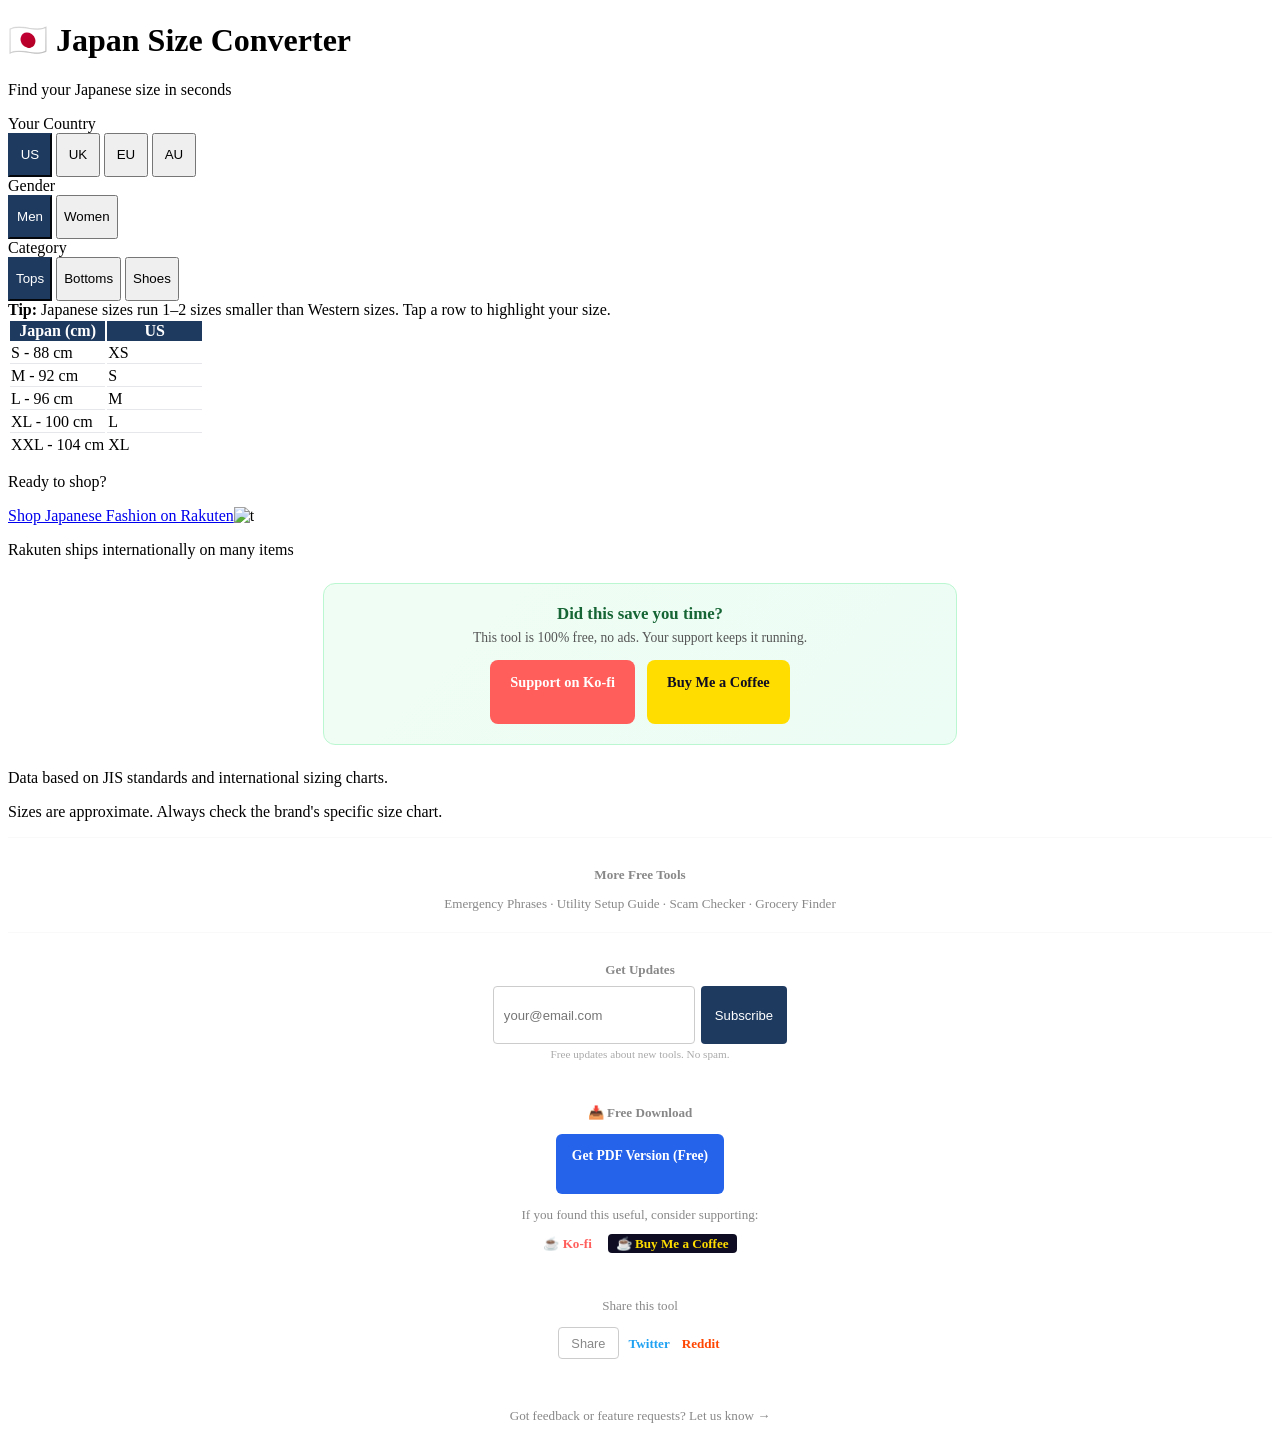
==== index.html @ 607bcc2d "Add Featurebase feedback link to footer" ====
<!DOCTYPE html>
<html lang="en">
<head>
<script type="text/javascript">
    (function(c,l,a,r,i,t,y){
        c[a]=c[a]||function(){(c[a].q=c[a].q||[]).push(arguments)};
        t=l.createElement(r);t.async=1;t.src="https://www.clarity.ms/tag/"+i;
        y=l.getElementsByTagName(r)[0];y.parentNode.insertBefore(t,y);
    })(window, document, "clarity", "script", "w4mr6qi83a");
</script>
  <meta charset="UTF-8">
  <meta name="viewport" content="width=device-width, initial-scale=1.0">
  <meta name="impact-site-verification" value="9536cab7-fa07-456d-bf6c-87155bd594f2">
  <link rel="sitemap" type="application/xml" href="/japan-size-converter/sitemap.xml">
  <title>Japan Size Converter — Clothing & Shoe Size Charts</title>
  <meta name="description" content="Convert Japanese clothing and shoe sizes to US, UK, EU, and AU instantly. Accurate size charts for men's and women's tops, bottoms, and shoes.">
  <meta name="keywords" content="Japan size converter, Japanese clothing size, Japanese shoe size, Japan to US size, Japan to UK size, Japan to EU size, Japan size chart, Japanese S M L, Japan dress size, Japan shoe size chart">
  <meta property="og:title" content="Japan Size Converter — Clothing & Shoe Size Charts">
  <meta property="og:description" content="Japanese S is not your S. Convert Japanese clothing and shoe sizes to US, UK, EU, AU instantly.">
  <meta property="og:type" content="website">
  <meta property="og:url" content="https://humancronadmin.github.io/japan-size-converter/">
  <meta property="og:image" content="https://humancronadmin.github.io/japan-size-converter/images/og-image.png">
  <meta name="twitter:card" content="summary_large_image">
  <meta name="twitter:image" content="https://humancronadmin.github.io/japan-size-converter/images/og-image.png">
  <meta name="twitter:title" content="Japan Size Converter — Clothing & Shoe Size Charts">
  <meta name="twitter:description" content="Japanese S is not your S. Convert Japanese clothing and shoe sizes to US, UK, EU, AU instantly.">
  <link rel="canonical" href="https://humancronadmin.github.io/japan-size-converter/">
  <link rel="icon" type="image/svg+xml" href="data:image/svg+xml,<svg xmlns='http://www.w3.org/2000/svg' viewBox='0 0 100 100'><text y='.9em' font-size='90'>📏</text></svg>">
  <link rel="manifest" href="manifest.json">
  <script type="application/ld+json">
  {"@context":"https://schema.org","@type":"WebApplication","name":"Japan Size Converter","url":"https://humancronadmin.github.io/japan-size-converter/","description":"Convert Japanese clothing and shoe sizes to US, UK, EU, and AU.","applicationCategory":"UtilitiesApplication","operatingSystem":"Any","offers":{"@type":"Offer","price":"0","priceCurrency":"USD"}}
  </script>
  <script src="https://cdn.tailwindcss.com"></script>
  <link rel="stylesheet" href="style.css">
<!-- Google Analytics 4 -->
<script async src="https://www.googletagmanager.com/gtag/js?id=G-H1N5PR9Y0H"></script>
<script>
  window.dataLayer = window.dataLayer || [];
  function gtag(){dataLayer.push(arguments);}
  gtag('js', new Date());
  gtag('config', 'G-H1N5PR9Y0H');
</script>
</head>
<body class="bg-gray-50 min-h-screen flex flex-col">

  <!-- Header -->
  <header class="bg-[#1e3a5f] text-white py-5 px-4 text-center shadow-md">
    <h1 class="text-xl sm:text-2xl font-bold tracking-tight">🇯🇵 Japan Size Converter</h1>
    <p class="text-sm sm:text-base text-blue-200 mt-1">Find your Japanese size in seconds</p>
  </header>

  <!-- Main Content -->
  <main class="flex-1 max-w-2xl w-full mx-auto px-4 py-6 space-y-6">

    <!-- Country Selection -->
    <section>
      <label class="block text-sm font-semibold text-gray-600 mb-2 uppercase tracking-wide">Your Country</label>
      <div class="flex flex-wrap gap-2 btn-group" id="country-buttons">
        <button class="btn-option active flex-1 min-w-[60px] px-4 py-3 rounded-lg border-2 border-[#1e3a5f] text-sm font-semibold text-center" data-value="US">US</button>
        <button class="btn-option flex-1 min-w-[60px] px-4 py-3 rounded-lg border-2 border-gray-300 text-gray-600 text-sm font-semibold text-center" data-value="UK">UK</button>
        <button class="btn-option flex-1 min-w-[60px] px-4 py-3 rounded-lg border-2 border-gray-300 text-gray-600 text-sm font-semibold text-center" data-value="EU">EU</button>
        <button class="btn-option flex-1 min-w-[60px] px-4 py-3 rounded-lg border-2 border-gray-300 text-gray-600 text-sm font-semibold text-center" data-value="AU">AU</button>
      </div>
    </section>

    <!-- Gender Selection -->
    <section>
      <label class="block text-sm font-semibold text-gray-600 mb-2 uppercase tracking-wide">Gender</label>
      <div class="flex gap-2 btn-group" id="gender-buttons">
        <button class="btn-option active flex-1 px-4 py-3 rounded-lg border-2 border-[#1e3a5f] text-sm font-semibold text-center" data-value="men">Men</button>
        <button class="btn-option flex-1 px-4 py-3 rounded-lg border-2 border-gray-300 text-gray-600 text-sm font-semibold text-center" data-value="women">Women</button>
      </div>
    </section>

    <!-- Category Selection -->
    <section>
      <label class="block text-sm font-semibold text-gray-600 mb-2 uppercase tracking-wide">Category</label>
      <div class="flex flex-wrap gap-2 btn-group" id="category-buttons">
        <button class="btn-option active flex-1 min-w-[80px] px-4 py-3 rounded-lg border-2 border-[#1e3a5f] text-sm font-semibold text-center" data-value="tops">Tops</button>
        <button class="btn-option flex-1 min-w-[80px] px-4 py-3 rounded-lg border-2 border-gray-300 text-gray-600 text-sm font-semibold text-center" data-value="bottoms">Bottoms</button>
        <button class="btn-option flex-1 min-w-[80px] px-4 py-3 rounded-lg border-2 border-gray-300 text-gray-600 text-sm font-semibold text-center" data-value="shoes">Shoes</button>
      </div>
    </section>

    <!-- Info Banner -->
    <div class="bg-blue-50 border border-blue-200 rounded-lg p-3 text-sm text-blue-800">
      <strong>Tip:</strong> Japanese sizes run 1–2 sizes smaller than Western sizes. Tap a row to highlight your size.
    </div>

    <!-- Size Table -->
    <section>
      <div class="overflow-x-auto rounded-lg shadow">
        <table class="size-table w-full text-sm" id="size-table">
          <thead>
            <tr id="table-header"></tr>
          </thead>
          <tbody id="table-body"></tbody>
        </table>
      </div>
    </section>

    <!-- Shop Links -->
    <section class="bg-white rounded-lg shadow p-4 text-center">
      <p class="text-sm font-semibold text-gray-600 mb-2">Ready to shop?</p>
      <a href="//af.moshimo.com/af/c/click?a_id=5455657&p_id=54&pc_id=54&pl_id=616" target="_blank" rel="nofollow noopener" class="inline-block px-5 py-3 bg-[#BF0000] text-white rounded-lg font-semibold text-sm hover:bg-red-800 min-h-[44px]">Shop Japanese Fashion on Rakuten</a><img width="1" height="1" src="//i.moshimo.com/af/i/impression?a_id=5455657&p_id=54&pc_id=54&pl_id=616" alt="t">
      <p class="text-xs text-gray-400 mt-2">Rakuten ships internationally on many items</p>
    </section>


  <section style="background:linear-gradient(135deg,#f0fdf4,#ecfdf5);border:1px solid #bbf7d0;border-radius:12px;padding:20px 16px;margin:24px auto;max-width:600px;text-align:center;">
    <p style="font-weight:700;font-size:1.05rem;color:#166534;margin:0 0 6px;">Did this save you time?</p>
    <p style="font-size:0.85rem;color:#555;margin:0 0 14px;">This tool is 100% free, no ads. Your support keeps it running.</p>
    <div style="display:flex;gap:12px;justify-content:center;flex-wrap:wrap;">
      <a href="https://ko-fi.com/japandevtools" target="_blank" rel="noopener" style="display:inline-block;padding:10px 20px;background:#FF5E5B;color:#fff;border-radius:8px;text-decoration:none;font-weight:600;font-size:0.9rem;min-height:44px;line-height:24px;">Support on Ko-fi</a>
      <a href="https://buymeacoffee.com/japandevtools" target="_blank" rel="noopener" style="display:inline-block;padding:10px 20px;background:#FFDD00;color:#0D0C22;border-radius:8px;text-decoration:none;font-weight:600;font-size:0.9rem;min-height:44px;line-height:24px;">Buy Me a Coffee</a>
    </div>
  </section>
  </main>

  <!-- Footer -->
  <footer class="bg-gray-100 border-t border-gray-200 py-4 px-4 text-center">
    <p class="text-xs text-gray-500">Data based on JIS standards and international sizing charts.</p>
    <p class="text-xs text-gray-400 mt-1">Sizes are approximate. Always check the brand's specific size chart.</p>
  <div style="text-align:center;padding:16px 12px 4px;font-size:0.82rem;color:#888;border-top:1px solid #e0e0e033;margin-top:12px;"><p style="margin-bottom:8px;font-weight:600;">More Free Tools</p><p style="margin-bottom:4px;"><a href="https://humancronadmin.github.io/japan-emergency-phrases/" style="color:#888;text-decoration:none;">Emergency Phrases</a> &middot; <a href="https://humancronadmin.github.io/japan-utility-setup/" style="color:#888;text-decoration:none;">Utility Setup Guide</a> &middot; <a href="https://humancronadmin.github.io/japan-scam-checker/" style="color:#888;text-decoration:none;">Scam Checker</a> &middot; <a href="https://humancronadmin.github.io/foreign-grocery-finder/" style="color:#888;text-decoration:none;">Grocery Finder</a></p></div><div style="text-align:center;padding:16px 12px 4px;font-size:0.82rem;color:#888;border-top:1px solid #e0e0e033;margin-top:12px;"><p style="margin-bottom:8px;font-weight:600;">Get Updates</p><form action="https://buttondown.com/api/emails/embed-subscribe/japandevtools" method="post" target="_blank" style="display:flex;gap:6px;justify-content:center;flex-wrap:wrap;max-width:360px;margin:0 auto;"><input type="email" name="email" placeholder="your@email.com" required style="padding:6px 10px;border:1px solid #ccc;border-radius:4px;font-size:0.82rem;min-width:180px;min-height:44px;"><button type="submit" style="padding:6px 14px;background:#1e3a5f;color:#fff;border:none;border-radius:4px;font-size:0.82rem;cursor:pointer;min-height:44px;">Subscribe</button></form><p style="margin-top:4px;font-size:0.7rem;color:#aaa;">Free updates about new tools. No spam.</p></div><div style="text-align:center;padding:16px 12px 8px;font-size:0.82rem;color:#888;"><p style="margin-bottom:8px;font-weight:600;">📥 Free Download</p><p style="margin-bottom:12px;"><a href="https://japantoolkit.lemonsqueezy.com/checkout/buy/bbbc7009-5a72-49e8-9e99-eae4bba159af" target="_blank" rel="noopener" style="display:inline-block;padding:8px 16px;background:#2563eb;color:#fff;border-radius:6px;text-decoration:none;font-weight:600;font-size:0.85rem;min-height:44px;line-height:28px;">Get PDF Version (Free)</a></p><p style="margin-bottom:6px;">If you found this useful, consider supporting:</p><p><a href="https://ko-fi.com/japandevtools" target="_blank" rel="noopener" style="color:#FF5E5B;text-decoration:none;font-weight:600;margin:0 8px;">&#9749; Ko-fi</a><a href="https://buymeacoffee.com/japandevtools" target="_blank" rel="noopener" style="color:#FFDD00;text-decoration:none;font-weight:600;margin:0 8px;background:#0D0C22;padding:2px 8px;border-radius:4px;">&#9749; Buy Me a Coffee</a></p></div>
<div style="text-align:center;padding:12px 12px 4px;font-size:0.82rem;color:#888;"><p style="margin-bottom:6px;">Share this tool</p><p><button onclick="if(navigator.share){navigator.share({title:document.title,text:'Convert Japanese clothing and shoe sizes instantly',url:'https://humancronadmin.github.io/japan-size-converter/'})}else{window.open('https://twitter.com/intent/tweet?url=https%3A//humancronadmin.github.io/japan-size-converter/\&text=Convert%20Japanese%20clothing%20and%20shoe%20sizes%20instantly','_blank')}" style="background:none;border:1px solid #ccc;border-radius:4px;padding:4px 12px;font-size:0.8rem;cursor:pointer;color:#888;margin:0 4px;min-height:32px;">Share</button><a href="https://twitter.com/intent/tweet?url=https%3A//humancronadmin.github.io/japan-size-converter/\&text=Convert%20Japanese%20clothing%20and%20shoe%20sizes%20instantly" target="_blank" rel="noopener" style="color:#1DA1F2;text-decoration:none;font-weight:600;margin:0 6px;font-size:0.82rem;">Twitter</a><a href="https://reddit.com/submit?url=https%3A//humancronadmin.github.io/japan-size-converter/\&title=Convert%20Japanese%20clothing%20and%20shoe%20sizes%20instantly" target="_blank" rel="noopener" style="color:#FF4500;text-decoration:none;font-weight:600;margin:0 6px;font-size:0.82rem;">Reddit</a></p></div>
<p style="text-align:center;margin-top:2rem;font-size:0.82rem;"><a href="https://japantool.featurebase.app" target="_blank" style="color:#888;text-decoration:none;">Got feedback or feature requests? Let us know &rarr;</a></p>
</footer>

  <script src="data.js"></script>
  <script>
    // State
    let state = {
      country: 'US',
      gender: 'men',
      category: 'tops'
    };

    // Column index mapping for each country
    // Headers order: Japan, US, UK, EU, AU
    const countryColumnIndex = { US: 1, UK: 2, EU: 3, AU: 4 };

    // Initialize button groups
    function initButtonGroup(containerId, stateKey) {
      const container = document.getElementById(containerId);
      container.addEventListener('click', (e) => {
        const btn = e.target.closest('.btn-option');
        if (!btn) return;

        // Update state
        state[stateKey] = btn.dataset.value;

        // Update button styles
        container.querySelectorAll('.btn-option').forEach(b => {
          b.classList.remove('active');
          b.classList.add('border-gray-300', 'text-gray-600');
          b.classList.remove('border-[#1e3a5f]');
        });
        btn.classList.add('active');
        btn.classList.remove('border-gray-300', 'text-gray-600');
        btn.classList.add('border-[#1e3a5f]');

        renderTable();

      });
    }

    // Render the size table
    function renderTable() {
      const data = SIZE_DATA[state.category]?.[state.gender];
      if (!data) return;

      const colIndex = countryColumnIndex[state.country];
      const headerRow = document.getElementById('table-header');
      const tbody = document.getElementById('table-body');

      // Build headers: Japan + selected country
      headerRow.innerHTML = '';
      const japanHeader = data.headers[0];
      const countryHeader = data.headers[colIndex];

      [japanHeader, countryHeader].forEach((text, i) => {
        const th = document.createElement('th');
        th.className = 'px-4 py-3 text-left text-sm font-semibold uppercase tracking-wide';
        if (i === 0) th.style.width = '50%';
        th.textContent = text;
        headerRow.appendChild(th);
      });

      gtag('event', 'size_converted', {conversion_type: state.category, country: state.country, gender: state.gender});
      // Build rows
      tbody.innerHTML = '';
      data.rows.forEach((row) => {
        const tr = document.createElement('tr');
        tr.className = 'size-row bg-white';

        const japanCell = document.createElement('td');
        japanCell.className = 'px-4 py-3 font-medium text-gray-900';
        japanCell.textContent = row[0];

        const countryCell = document.createElement('td');
        countryCell.className = 'px-4 py-3 text-gray-700';
        countryCell.textContent = row[colIndex];

        tr.appendChild(japanCell);
        tr.appendChild(countryCell);

        // Click to highlight
        tr.addEventListener('click', () => {
          tbody.querySelectorAll('.size-row').forEach(r => r.classList.remove('highlighted'));
          tr.classList.toggle('highlighted');
        });

        tbody.appendChild(tr);
      });
    }

    // Initialize
    initButtonGroup('country-buttons', 'country');
    initButtonGroup('gender-buttons', 'gender');
    initButtonGroup('category-buttons', 'category');
    renderTable();
    if('serviceWorker' in navigator) navigator.serviceWorker.register('sw.js');
  </script>
</body>
</html>
---- style.css ----
/* Japan Size Converter - Custom Styles */

/* Smooth transitions for all interactive elements */
.btn-option {
  transition: all 0.15s ease;
}

/* Active/selected button state */
.btn-option.active {
  background-color: #1e3a5f;
  color: #ffffff;
  border-color: #1e3a5f;
}

/* Table row highlight on click */
.size-row {
  cursor: pointer;
  transition: background-color 0.15s ease;
}

.size-row:hover {
  background-color: #e0e7ff;
}

.size-row.highlighted {
  background-color: #fbbf24;
  font-weight: 600;
}

/* Ensure tap targets are large enough */
.btn-option {
  min-height: 44px;
  min-width: 44px;
}

/* Table styling */
.size-table th {
  background-color: #1e3a5f;
  color: #ffffff;
}

.size-table td {
  border-bottom: 1px solid #e5e7eb;
}

.size-table tr:last-child td {
  border-bottom: none;
}

/* Responsive adjustments */
@media (max-width: 480px) {
  .btn-group {
    flex-direction: column;
  }

  .btn-group .btn-option {
    width: 100%;
    text-align: center;
  }

  .size-table {
    font-size: 0.85rem;
  }

  .size-table th,
  .size-table td {
    padding: 8px 6px;
  }

  h1 {
    font-size: 1.25rem;
  }
}
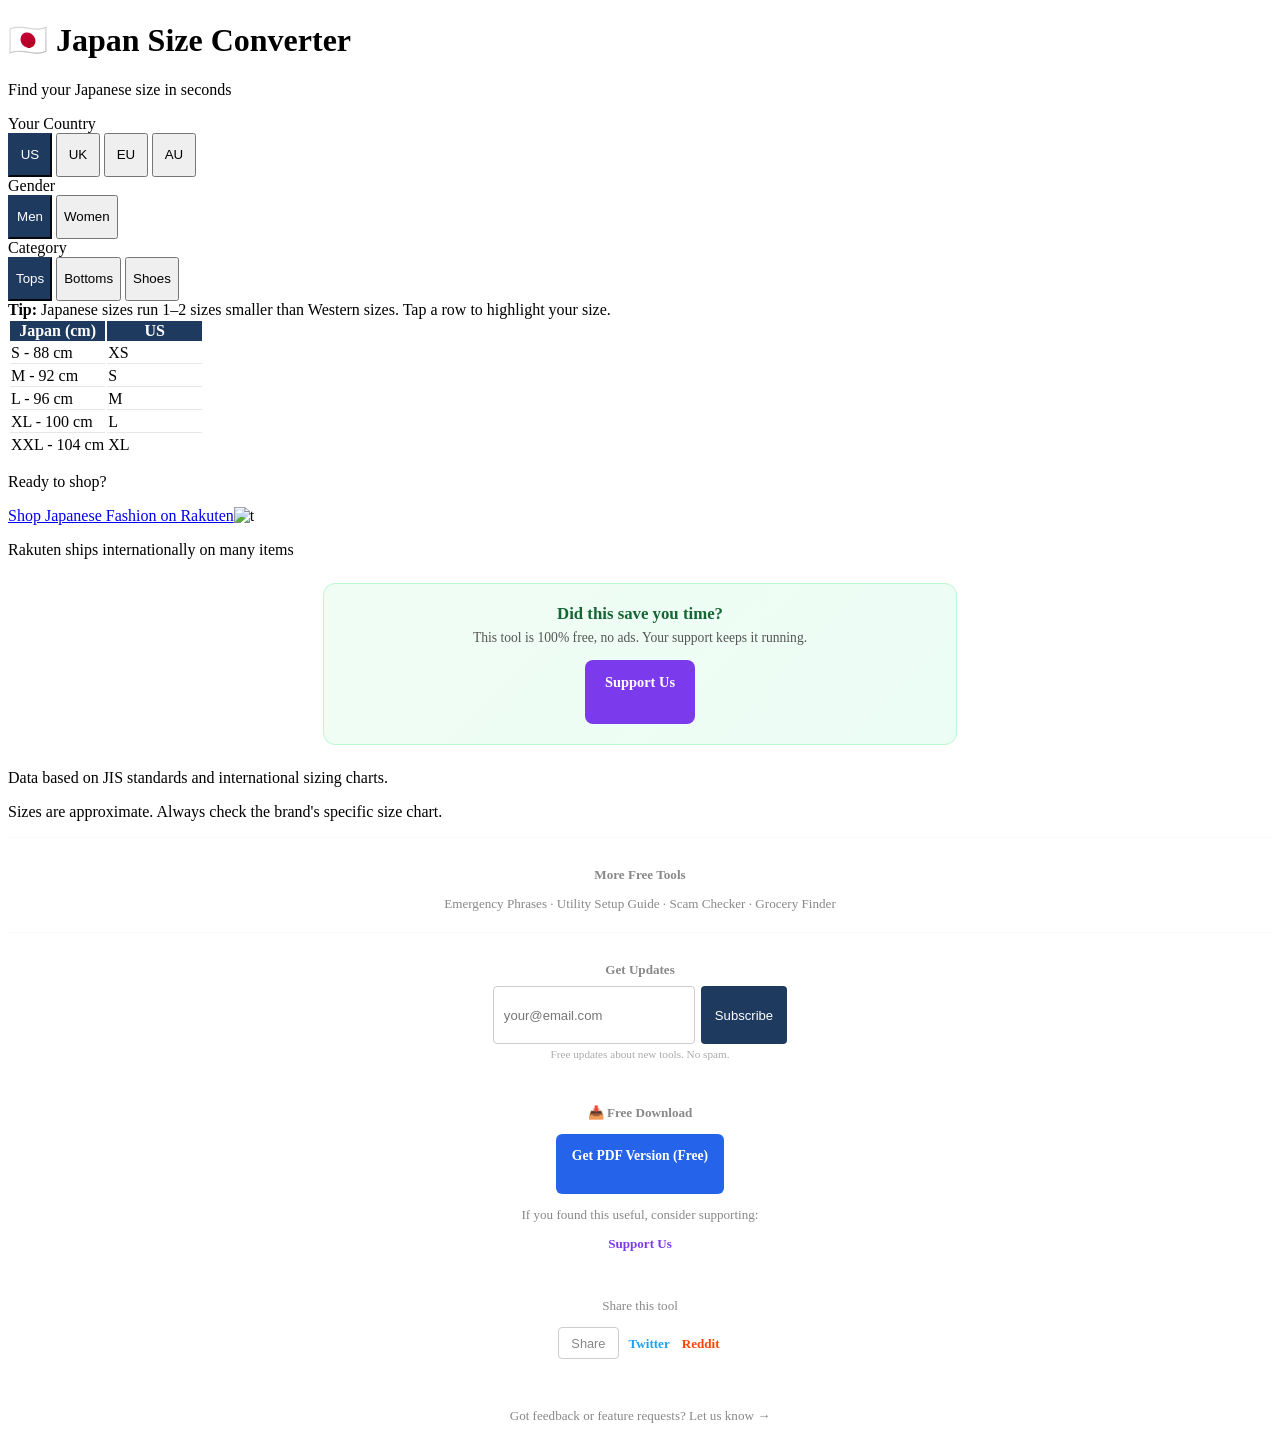
==== commit 98136e2d: "Replace Ko-fi/Buy Me a Coffee links with Lemon Squeezy Co-Authored-By: Claude Opus 4.6 (1M context) " ====
--- a/index.html
+++ b/index.html
@@ -1,225 +1,229 @@
-<!DOCTYPE html>
-<html lang="en">
-<head>
-<script type="text/javascript">
-    (function(c,l,a,r,i,t,y){
-        c[a]=c[a]||function(){(c[a].q=c[a].q||[]).push(arguments)};
-        t=l.createElement(r);t.async=1;t.src="https://www.clarity.ms/tag/"+i;
-        y=l.getElementsByTagName(r)[0];y.parentNode.insertBefore(t,y);
-    })(window, document, "clarity", "script", "w4mr6qi83a");
-</script>
-  <meta charset="UTF-8">
-  <meta name="viewport" content="width=device-width, initial-scale=1.0">
-  <meta name="impact-site-verification" value="9536cab7-fa07-456d-bf6c-87155bd594f2">
-  <link rel="sitemap" type="application/xml" href="/japan-size-converter/sitemap.xml">
-  <title>Japan Size Converter — Clothing & Shoe Size Charts</title>
-  <meta name="description" content="Convert Japanese clothing and shoe sizes to US, UK, EU, and AU instantly. Accurate size charts for men's and women's tops, bottoms, and shoes.">
-  <meta name="keywords" content="Japan size converter, Japanese clothing size, Japanese shoe size, Japan to US size, Japan to UK size, Japan to EU size, Japan size chart, Japanese S M L, Japan dress size, Japan shoe size chart">
-  <meta property="og:title" content="Japan Size Converter — Clothing & Shoe Size Charts">
-  <meta property="og:description" content="Japanese S is not your S. Convert Japanese clothing and shoe sizes to US, UK, EU, AU instantly.">
-  <meta property="og:type" content="website">
-  <meta property="og:url" content="https://humancronadmin.github.io/japan-size-converter/">
-  <meta property="og:image" content="https://humancronadmin.github.io/japan-size-converter/images/og-image.png">
-  <meta name="twitter:card" content="summary_large_image">
-  <meta name="twitter:image" content="https://humancronadmin.github.io/japan-size-converter/images/og-image.png">
-  <meta name="twitter:title" content="Japan Size Converter — Clothing & Shoe Size Charts">
-  <meta name="twitter:description" content="Japanese S is not your S. Convert Japanese clothing and shoe sizes to US, UK, EU, AU instantly.">
-  <link rel="canonical" href="https://humancronadmin.github.io/japan-size-converter/">
-  <link rel="icon" type="image/svg+xml" href="data:image/svg+xml,<svg xmlns='http://www.w3.org/2000/svg' viewBox='0 0 100 100'><text y='.9em' font-size='90'>📏</text></svg>">
-  <link rel="manifest" href="manifest.json">
-  <script type="application/ld+json">
-  {"@context":"https://schema.org","@type":"WebApplication","name":"Japan Size Converter","url":"https://humancronadmin.github.io/japan-size-converter/","description":"Convert Japanese clothing and shoe sizes to US, UK, EU, and AU.","applicationCategory":"UtilitiesApplication","operatingSystem":"Any","offers":{"@type":"Offer","price":"0","priceCurrency":"USD"}}
-  </script>
-  <script src="https://cdn.tailwindcss.com"></script>
-  <link rel="stylesheet" href="style.css">
-<!-- Google Analytics 4 -->
-<script async src="https://www.googletagmanager.com/gtag/js?id=G-H1N5PR9Y0H"></script>
-<script>
-  window.dataLayer = window.dataLayer || [];
-  function gtag(){dataLayer.push(arguments);}
-  gtag('js', new Date());
-  gtag('config', 'G-H1N5PR9Y0H');
-</script>
-</head>
-<body class="bg-gray-50 min-h-screen flex flex-col">
-
-  <!-- Header -->
-  <header class="bg-[#1e3a5f] text-white py-5 px-4 text-center shadow-md">
-    <h1 class="text-xl sm:text-2xl font-bold tracking-tight">🇯🇵 Japan Size Converter</h1>
-    <p class="text-sm sm:text-base text-blue-200 mt-1">Find your Japanese size in seconds</p>
-  </header>
-
-  <!-- Main Content -->
-  <main class="flex-1 max-w-2xl w-full mx-auto px-4 py-6 space-y-6">
-
-    <!-- Country Selection -->
-    <section>
-      <label class="block text-sm font-semibold text-gray-600 mb-2 uppercase tracking-wide">Your Country</label>
-      <div class="flex flex-wrap gap-2 btn-group" id="country-buttons">
-        <button class="btn-option active flex-1 min-w-[60px] px-4 py-3 rounded-lg border-2 border-[#1e3a5f] text-sm font-semibold text-center" data-value="US">US</button>
-        <button class="btn-option flex-1 min-w-[60px] px-4 py-3 rounded-lg border-2 border-gray-300 text-gray-600 text-sm font-semibold text-center" data-value="UK">UK</button>
-        <button class="btn-option flex-1 min-w-[60px] px-4 py-3 rounded-lg border-2 border-gray-300 text-gray-600 text-sm font-semibold text-center" data-value="EU">EU</button>
-        <button class="btn-option flex-1 min-w-[60px] px-4 py-3 rounded-lg border-2 border-gray-300 text-gray-600 text-sm font-semibold text-center" data-value="AU">AU</button>
-      </div>
-    </section>
-
-    <!-- Gender Selection -->
-    <section>
-      <label class="block text-sm font-semibold text-gray-600 mb-2 uppercase tracking-wide">Gender</label>
-      <div class="flex gap-2 btn-group" id="gender-buttons">
-        <button class="btn-option active flex-1 px-4 py-3 rounded-lg border-2 border-[#1e3a5f] text-sm font-semibold text-center" data-value="men">Men</button>
-        <button class="btn-option flex-1 px-4 py-3 rounded-lg border-2 border-gray-300 text-gray-600 text-sm font-semibold text-center" data-value="women">Women</button>
-      </div>
-    </section>
-
-    <!-- Category Selection -->
-    <section>
-      <label class="block text-sm font-semibold text-gray-600 mb-2 uppercase tracking-wide">Category</label>
-      <div class="flex flex-wrap gap-2 btn-group" id="category-buttons">
-        <button class="btn-option active flex-1 min-w-[80px] px-4 py-3 rounded-lg border-2 border-[#1e3a5f] text-sm font-semibold text-center" data-value="tops">Tops</button>
-        <button class="btn-option flex-1 min-w-[80px] px-4 py-3 rounded-lg border-2 border-gray-300 text-gray-600 text-sm font-semibold text-center" data-value="bottoms">Bottoms</button>
-        <button class="btn-option flex-1 min-w-[80px] px-4 py-3 rounded-lg border-2 border-gray-300 text-gray-600 text-sm font-semibold text-center" data-value="shoes">Shoes</button>
-      </div>
-    </section>
-
-    <!-- Info Banner -->
-    <div class="bg-blue-50 border border-blue-200 rounded-lg p-3 text-sm text-blue-800">
-      <strong>Tip:</strong> Japanese sizes run 1–2 sizes smaller than Western sizes. Tap a row to highlight your size.
-    </div>
-
-    <!-- Size Table -->
-    <section>
-      <div class="overflow-x-auto rounded-lg shadow">
-        <table class="size-table w-full text-sm" id="size-table">
-          <thead>
-            <tr id="table-header"></tr>
-          </thead>
-          <tbody id="table-body"></tbody>
-        </table>
-      </div>
-    </section>
-
-    <!-- Shop Links -->
-    <section class="bg-white rounded-lg shadow p-4 text-center">
-      <p class="text-sm font-semibold text-gray-600 mb-2">Ready to shop?</p>
-      <a href="//af.moshimo.com/af/c/click?a_id=5455657&p_id=54&pc_id=54&pl_id=616" target="_blank" rel="nofollow noopener" class="inline-block px-5 py-3 bg-[#BF0000] text-white rounded-lg font-semibold text-sm hover:bg-red-800 min-h-[44px]">Shop Japanese Fashion on Rakuten</a><img width="1" height="1" src="//i.moshimo.com/af/i/impression?a_id=5455657&p_id=54&pc_id=54&pl_id=616" alt="t">
-      <p class="text-xs text-gray-400 mt-2">Rakuten ships internationally on many items</p>
-    </section>
-
-
-  <section style="background:linear-gradient(135deg,#f0fdf4,#ecfdf5);border:1px solid #bbf7d0;border-radius:12px;padding:20px 16px;margin:24px auto;max-width:600px;text-align:center;">
-    <p style="font-weight:700;font-size:1.05rem;color:#166534;margin:0 0 6px;">Did this save you time?</p>
-    <p style="font-size:0.85rem;color:#555;margin:0 0 14px;">This tool is 100% free, no ads. Your support keeps it running.</p>
-    <div style="display:flex;gap:12px;justify-content:center;flex-wrap:wrap;">
-      <a href="https://ko-fi.com/japandevtools" target="_blank" rel="noopener" style="display:inline-block;padding:10px 20px;background:#FF5E5B;color:#fff;border-radius:8px;text-decoration:none;font-weight:600;font-size:0.9rem;min-height:44px;line-height:24px;">Support on Ko-fi</a>
-      <a href="https://buymeacoffee.com/japandevtools" target="_blank" rel="noopener" style="display:inline-block;padding:10px 20px;background:#FFDD00;color:#0D0C22;border-radius:8px;text-decoration:none;font-weight:600;font-size:0.9rem;min-height:44px;line-height:24px;">Buy Me a Coffee</a>
-    </div>
-  </section>
-  </main>
-
-  <!-- Footer -->
-  <footer class="bg-gray-100 border-t border-gray-200 py-4 px-4 text-center">
-    <p class="text-xs text-gray-500">Data based on JIS standards and international sizing charts.</p>
-    <p class="text-xs text-gray-400 mt-1">Sizes are approximate. Always check the brand's specific size chart.</p>
-  <div style="text-align:center;padding:16px 12px 4px;font-size:0.82rem;color:#888;border-top:1px solid #e0e0e033;margin-top:12px;"><p style="margin-bottom:8px;font-weight:600;">More Free Tools</p><p style="margin-bottom:4px;"><a href="https://humancronadmin.github.io/japan-emergency-phrases/" style="color:#888;text-decoration:none;">Emergency Phrases</a> &middot; <a href="https://humancronadmin.github.io/japan-utility-setup/" style="color:#888;text-decoration:none;">Utility Setup Guide</a> &middot; <a href="https://humancronadmin.github.io/japan-scam-checker/" style="color:#888;text-decoration:none;">Scam Checker</a> &middot; <a href="https://humancronadmin.github.io/foreign-grocery-finder/" style="color:#888;text-decoration:none;">Grocery Finder</a></p></div><div style="text-align:center;padding:16px 12px 4px;font-size:0.82rem;color:#888;border-top:1px solid #e0e0e033;margin-top:12px;"><p style="margin-bottom:8px;font-weight:600;">Get Updates</p><form action="https://buttondown.com/api/emails/embed-subscribe/japandevtools" method="post" target="_blank" style="display:flex;gap:6px;justify-content:center;flex-wrap:wrap;max-width:360px;margin:0 auto;"><input type="email" name="email" placeholder="your@email.com" required style="padding:6px 10px;border:1px solid #ccc;border-radius:4px;font-size:0.82rem;min-width:180px;min-height:44px;"><button type="submit" style="padding:6px 14px;background:#1e3a5f;color:#fff;border:none;border-radius:4px;font-size:0.82rem;cursor:pointer;min-height:44px;">Subscribe</button></form><p style="margin-top:4px;font-size:0.7rem;color:#aaa;">Free updates about new tools. No spam.</p></div><div style="text-align:center;padding:16px 12px 8px;font-size:0.82rem;color:#888;"><p style="margin-bottom:8px;font-weight:600;">📥 Free Download</p><p style="margin-bottom:12px;"><a href="https://japantoolkit.lemonsqueezy.com/checkout/buy/bbbc7009-5a72-49e8-9e99-eae4bba159af" target="_blank" rel="noopener" style="display:inline-block;padding:8px 16px;background:#2563eb;color:#fff;border-radius:6px;text-decoration:none;font-weight:600;font-size:0.85rem;min-height:44px;line-height:28px;">Get PDF Version (Free)</a></p><p style="margin-bottom:6px;">If you found this useful, consider supporting:</p><p><a href="https://ko-fi.com/japandevtools" target="_blank" rel="noopener" style="color:#FF5E5B;text-decoration:none;font-weight:600;margin:0 8px;">&#9749; Ko-fi</a><a href="https://buymeacoffee.com/japandevtools" target="_blank" rel="noopener" style="color:#FFDD00;text-decoration:none;font-weight:600;margin:0 8px;background:#0D0C22;padding:2px 8px;border-radius:4px;">&#9749; Buy Me a Coffee</a></p></div>
-<div style="text-align:center;padding:12px 12px 4px;font-size:0.82rem;color:#888;"><p style="margin-bottom:6px;">Share this tool</p><p><button onclick="if(navigator.share){navigator.share({title:document.title,text:'Convert Japanese clothing and shoe sizes instantly',url:'https://humancronadmin.github.io/japan-size-converter/'})}else{window.open('https://twitter.com/intent/tweet?url=https%3A//humancronadmin.github.io/japan-size-converter/\&text=Convert%20Japanese%20clothing%20and%20shoe%20sizes%20instantly','_blank')}" style="background:none;border:1px solid #ccc;border-radius:4px;padding:4px 12px;font-size:0.8rem;cursor:pointer;color:#888;margin:0 4px;min-height:32px;">Share</button><a href="https://twitter.com/intent/tweet?url=https%3A//humancronadmin.github.io/japan-size-converter/\&text=Convert%20Japanese%20clothing%20and%20shoe%20sizes%20instantly" target="_blank" rel="noopener" style="color:#1DA1F2;text-decoration:none;font-weight:600;margin:0 6px;font-size:0.82rem;">Twitter</a><a href="https://reddit.com/submit?url=https%3A//humancronadmin.github.io/japan-size-converter/\&title=Convert%20Japanese%20clothing%20and%20shoe%20sizes%20instantly" target="_blank" rel="noopener" style="color:#FF4500;text-decoration:none;font-weight:600;margin:0 6px;font-size:0.82rem;">Reddit</a></p></div>
-<p style="text-align:center;margin-top:2rem;font-size:0.82rem;"><a href="https://japantool.featurebase.app" target="_blank" style="color:#888;text-decoration:none;">Got feedback or feature requests? Let us know &rarr;</a></p>
-</footer>
-
-  <script src="data.js"></script>
-  <script>
-    // State
-    let state = {
-      country: 'US',
-      gender: 'men',
-      category: 'tops'
-    };
-
-    // Column index mapping for each country
-    // Headers order: Japan, US, UK, EU, AU
-    const countryColumnIndex = { US: 1, UK: 2, EU: 3, AU: 4 };
-
-    // Initialize button groups
-    function initButtonGroup(containerId, stateKey) {
-      const container = document.getElementById(containerId);
-      container.addEventListener('click', (e) => {
-        const btn = e.target.closest('.btn-option');
-        if (!btn) return;
-
-        // Update state
-        state[stateKey] = btn.dataset.value;
-
-        // Update button styles
-        container.querySelectorAll('.btn-option').forEach(b => {
-          b.classList.remove('active');
-          b.classList.add('border-gray-300', 'text-gray-600');
-          b.classList.remove('border-[#1e3a5f]');
-        });
-        btn.classList.add('active');
-        btn.classList.remove('border-gray-300', 'text-gray-600');
-        btn.classList.add('border-[#1e3a5f]');
-
-        renderTable();
-
-      });
-    }
-
-    // Render the size table
-    function renderTable() {
-      const data = SIZE_DATA[state.category]?.[state.gender];
-      if (!data) return;
-
-      const colIndex = countryColumnIndex[state.country];
-      const headerRow = document.getElementById('table-header');
-      const tbody = document.getElementById('table-body');
-
-      // Build headers: Japan + selected country
-      headerRow.innerHTML = '';
-      const japanHeader = data.headers[0];
-      const countryHeader = data.headers[colIndex];
-
-      [japanHeader, countryHeader].forEach((text, i) => {
-        const th = document.createElement('th');
-        th.className = 'px-4 py-3 text-left text-sm font-semibold uppercase tracking-wide';
-        if (i === 0) th.style.width = '50%';
-        th.textContent = text;
-        headerRow.appendChild(th);
-      });
-
-      gtag('event', 'size_converted', {conversion_type: state.category, country: state.country, gender: state.gender});
-      // Build rows
-      tbody.innerHTML = '';
-      data.rows.forEach((row) => {
-        const tr = document.createElement('tr');
-        tr.className = 'size-row bg-white';
-
-        const japanCell = document.createElement('td');
-        japanCell.className = 'px-4 py-3 font-medium text-gray-900';
-        japanCell.textContent = row[0];
-
-        const countryCell = document.createElement('td');
-        countryCell.className = 'px-4 py-3 text-gray-700';
-        countryCell.textContent = row[colIndex];
-
-        tr.appendChild(japanCell);
-        tr.appendChild(countryCell);
-
-        // Click to highlight
-        tr.addEventListener('click', () => {
-          tbody.querySelectorAll('.size-row').forEach(r => r.classList.remove('highlighted'));
-          tr.classList.toggle('highlighted');
-        });
-
-        tbody.appendChild(tr);
-      });
-    }
-
-    // Initialize
-    initButtonGroup('country-buttons', 'country');
-    initButtonGroup('gender-buttons', 'gender');
-    initButtonGroup('category-buttons', 'category');
-    renderTable();
-    if('serviceWorker' in navigator) navigator.serviceWorker.register('sw.js');
-  </script>
-</body>
-</html>
+<!DOCTYPE html>
+<html lang="en">
+<head>
+<script type="text/javascript">
+    (function(c,l,a,r,i,t,y){
+        c[a]=c[a]||function(){(c[a].q=c[a].q||[]).push(arguments)};
+        t=l.createElement(r);t.async=1;t.src="https://www.clarity.ms/tag/"+i;
+        y=l.getElementsByTagName(r)[0];y.parentNode.insertBefore(t,y);
+    })(window, document, "clarity", "script", "w4mr6qi83a");
+</script>
+  <meta charset="UTF-8">
+  <meta name="viewport" content="width=device-width, initial-scale=1.0">
+  <meta name="impact-site-verification" value="9536cab7-fa07-456d-bf6c-87155bd594f2">
+  <link rel="sitemap" type="application/xml" href="/japan-size-converter/sitemap.xml">
+  <title>Japan Size Converter — Clothing & Shoe Size Charts</title>
+  <meta name="description" content="Convert Japanese clothing and shoe sizes to US, UK, EU, and AU instantly. Accurate size charts for men's and women's tops, bottoms, and shoes.">
+  <meta name="keywords" content="Japan size converter, Japanese clothing size, Japanese shoe size, Japan to US size, Japan to UK size, Japan to EU size, Japan size chart, Japanese S M L, Japan dress size, Japan shoe size chart">
+  <meta property="og:title" content="Japan Size Converter — Clothing & Shoe Size Charts">
+  <meta property="og:description" content="Japanese S is not your S. Convert Japanese clothing and shoe sizes to US, UK, EU, AU instantly.">
+  <meta property="og:type" content="website">
+  <meta property="og:url" content="https://humancronadmin.github.io/japan-size-converter/">
+  <meta property="og:image" content="https://humancronadmin.github.io/japan-size-converter/images/og-image.png">
+  <meta name="twitter:card" content="summary_large_image">
+  <meta name="twitter:image" content="https://humancronadmin.github.io/japan-size-converter/images/og-image.png">
+  <meta name="twitter:title" content="Japan Size Converter — Clothing & Shoe Size Charts">
+  <meta name="twitter:description" content="Japanese S is not your S. Convert Japanese clothing and shoe sizes to US, UK, EU, AU instantly.">
+  <link rel="canonical" href="https://humancronadmin.github.io/japan-size-converter/">
+  <link rel="icon" type="image/svg+xml" href="data:image/svg+xml,<svg xmlns='http://www.w3.org/2000/svg' viewBox='0 0 100 100'><text y='.9em' font-size='90'>📏</text></svg>">
+  <link rel="manifest" href="manifest.json">
+  <script type="application/ld+json">
+  {"@context":"https://schema.org","@type":"WebApplication","name":"Japan Size Converter","url":"https://humancronadmin.github.io/japan-size-converter/","description":"Convert Japanese clothing and shoe sizes to US, UK, EU, and AU.","applicationCategory":"UtilitiesApplication","operatingSystem":"Any","offers":{"@type":"Offer","price":"0","priceCurrency":"USD"}}
+  </script>
+  <script src="https://cdn.tailwindcss.com"></script>
+  <link rel="stylesheet" href="style.css">
+<!-- Google Analytics 4 -->
+<script async src="https://www.googletagmanager.com/gtag/js?id=G-H1N5PR9Y0H"></script>
+<script>
+  window.dataLayer = window.dataLayer || [];
+  function gtag(){dataLayer.push(arguments);}
+  gtag('js', new Date());
+  gtag('config', 'G-H1N5PR9Y0H');
+</script>
+</head>
+<body class="bg-gray-50 min-h-screen flex flex-col">
+
+  <!-- Header -->
+  <header class="bg-[#1e3a5f] text-white py-5 px-4 text-center shadow-md">
+    <h1 class="text-xl sm:text-2xl font-bold tracking-tight">🇯🇵 Japan Size Converter</h1>
+    <p class="text-sm sm:text-base text-blue-200 mt-1">Find your Japanese size in seconds</p>
+  </header>
+
+  <!-- Main Content -->
+  <main class="flex-1 max-w-2xl w-full mx-auto px-4 py-6 space-y-6">
+
+    <!-- Country Selection -->
+    <section>
+      <label class="block text-sm font-semibold text-gray-600 mb-2 uppercase tracking-wide">Your Country</label>
+      <div class="flex flex-wrap gap-2 btn-group" id="country-buttons">
+        <button class="btn-option active flex-1 min-w-[60px] px-4 py-3 rounded-lg border-2 border-[#1e3a5f] text-sm font-semibold text-center" data-value="US">US</button>
+        <button class="btn-option flex-1 min-w-[60px] px-4 py-3 rounded-lg border-2 border-gray-300 text-gray-600 text-sm font-semibold text-center" data-value="UK">UK</button>
+        <button class="btn-option flex-1 min-w-[60px] px-4 py-3 rounded-lg border-2 border-gray-300 text-gray-600 text-sm font-semibold text-center" data-value="EU">EU</button>
+        <button class="btn-option flex-1 min-w-[60px] px-4 py-3 rounded-lg border-2 border-gray-300 text-gray-600 text-sm font-semibold text-center" data-value="AU">AU</button>
+      </div>
+    </section>
+
+    <!-- Gender Selection -->
+    <section>
+      <label class="block text-sm font-semibold text-gray-600 mb-2 uppercase tracking-wide">Gender</label>
+      <div class="flex gap-2 btn-group" id="gender-buttons">
+        <button class="btn-option active flex-1 px-4 py-3 rounded-lg border-2 border-[#1e3a5f] text-sm font-semibold text-center" data-value="men">Men</button>
+        <button class="btn-option flex-1 px-4 py-3 rounded-lg border-2 border-gray-300 text-gray-600 text-sm font-semibold text-center" data-value="women">Women</button>
+      </div>
+    </section>
+
+    <!-- Category Selection -->
+    <section>
+      <label class="block text-sm font-semibold text-gray-600 mb-2 uppercase tracking-wide">Category</label>
+      <div class="flex flex-wrap gap-2 btn-group" id="category-buttons">
+        <button class="btn-option active flex-1 min-w-[80px] px-4 py-3 rounded-lg border-2 border-[#1e3a5f] text-sm font-semibold text-center" data-value="tops">Tops</button>
+        <button class="btn-option flex-1 min-w-[80px] px-4 py-3 rounded-lg border-2 border-gray-300 text-gray-600 text-sm font-semibold text-center" data-value="bottoms">Bottoms</button>
+        <button class="btn-option flex-1 min-w-[80px] px-4 py-3 rounded-lg border-2 border-gray-300 text-gray-600 text-sm font-semibold text-center" data-value="shoes">Shoes</button>
+      </div>
+    </section>
+
+    <!-- Info Banner -->
+    <div class="bg-blue-50 border border-blue-200 rounded-lg p-3 text-sm text-blue-800">
+      <strong>Tip:</strong> Japanese sizes run 1–2 sizes smaller than Western sizes. Tap a row to highlight your size.
+    </div>
+
+    <!-- Size Table -->
+    <section>
+      <div class="overflow-x-auto rounded-lg shadow">
+        <table class="size-table w-full text-sm" id="size-table">
+          <thead>
+            <tr id="table-header"></tr>
+          </thead>
+          <tbody id="table-body"></tbody>
+        </table>
+      </div>
+    </section>
+
+    <!-- Shop Links -->
+    <section class="bg-white rounded-lg shadow p-4 text-center">
+      <p class="text-sm font-semibold text-gray-600 mb-2">Ready to shop?</p>
+      <a href="//af.moshimo.com/af/c/click?a_id=5455657&p_id=54&pc_id=54&pl_id=616" target="_blank" rel="nofollow noopener" class="inline-block px-5 py-3 bg-[#BF0000] text-white rounded-lg font-semibold text-sm hover:bg-red-800 min-h-[44px]">Shop Japanese Fashion on Rakuten</a><img width="1" height="1" src="//i.moshimo.com/af/i/impression?a_id=5455657&p_id=54&pc_id=54&pl_id=616" alt="t">
+      <p class="text-xs text-gray-400 mt-2">Rakuten ships internationally on many items</p>
+    </section>
+
+  <section style="background:linear-gradient(135deg,#f0fdf4,#ecfdf5);border:1px solid #bbf7d0;border-radius:12px;padding:20px 16px;margin:24px auto;max-width:600px;text-align:center;">
+    <p style="font-weight:700;font-size:1.05rem;color:#166534;margin:0 0 6px;">Did this save you time?</p>
+    <p style="font-size:0.85rem;color:#555;margin:0 0 14px;">This tool is 100% free, no ads. Your support keeps it running.</p>
+    <div style="display:flex;gap:12px;justify-content:center;flex-wrap:wrap;">
+      <a href="https://japantoolkit.lemonsqueezy.com/" target="_blank" rel="noopener" style="display:inline-block;padding:10px 20px;background:#7c3aed;color:#fff;border-radius:8px;text-decoration:none;font-weight:600;font-size:0.9rem;min-height:44px;line-height:24px;">Support Us</a>
+    </div>
+  </section>
+  </main>
+
+  <!-- Footer -->
+  <footer class="bg-gray-100 border-t border-gray-200 py-4 px-4 text-center">
+    <p class="text-xs text-gray-500">Data based on JIS standards and international sizing charts.</p>
+    <p class="text-xs text-gray-400 mt-1">Sizes are approximate. Always check the brand's specific size chart.</p>
+  <div style="text-align:center;padding:16px 12px 4px;font-size:0.82rem;color:#888;border-top:1px solid #e0e0e033;margin-top:12px;"><p style="margin-bottom:8px;font-weight:600;">More Free Tools</p><p style="margin-bottom:4px;"><a href="https://humancronadmin.github.io/japan-emergency-phrases/" style="color:#888;text-decoration:none;">Emergency Phrases</a> &middot; <a href="https://humancronadmin.github.io/japan-utility-setup/" style="color:#888;text-decoration:none;">Utility Setup Guide</a> &middot; <a href="https://humancronadmin.github.io/japan-scam-checker/" style="color:#888;text-decoration:none;">Scam Checker</a> &middot; <a href="https://humancronadmin.github.io/foreign-grocery-finder/" style="color:#888;text-decoration:none;">Grocery Finder</a></p></div><div style="text-align:center;padding:16px 12px 4px;font-size:0.82rem;color:#888;border-top:1px solid #e0e0e033;margin-top:12px;"><p style="margin-bottom:8px;font-weight:600;">Get Updates</p><form action="https://buttondown.com/api/emails/embed-subscribe/japandevtools" method="post" target="_blank" style="display:flex;gap:6px;justify-content:center;flex-wrap:wrap;max-width:360px;margin:0 auto;"><input type="email" name="email" placeholder="your@email.com" required style="padding:6px 10px;border:1px solid #ccc;border-radius:4px;font-size:0.82rem;min-width:180px;min-height:44px;"><button type="submit" style="padding:6px 14px;background:#1e3a5f;color:#fff;border:none;border-radius:4px;font-size:0.82rem;cursor:pointer;min-height:44px;">Subscribe</button></form><p style="margin-top:4px;font-size:0.7rem;color:#aaa;">Free updates about new tools. No spam.</p></div><div style="text-align:center;padding:16px 12px 8px;font-size:0.82rem;color:#888;"><p style="margin-bottom:8px;font-weight:600;">📥 Free Download</p><p style="margin-bottom:12px;"><a href="https://japantoolkit.lemonsqueezy.com/checkout/buy/bbbc7009-5a72-49e8-9e99-eae4bba159af" target="_blank" rel="noopener" style="display:inline-block;padding:8px 16px;background:#2563eb;color:#fff;border-radius:6px;text-decoration:none;font-weight:600;font-size:0.85rem;min-height:44px;line-height:28px;">Get PDF Version (Free)</a></p><p style="margin-bottom:6px;">If you found this useful, consider supporting:</p><p><a href="https://japantoolkit.lemonsqueezy.com/" target="_blank" rel="noopener" style="color:#7c3aed;text-decoration:none;font-weight:600;margin:0 8px;">Support Us</a></p></div>
+<div style="text-align:center;padding:12px 12px 4px;font-size:0.82rem;color:#888;"><p style="margin-bottom:6px;">Share this tool</p><p><button onclick="if(navigator.share){navigator.share({title:document.title,text:'Convert Japanese clothing and shoe sizes instantly',url:'https://humancronadmin.github.io/japan-size-converter/'})}else{window.open('https://twitter.com/intent/tweet?url=https%3A//humancronadmin.github.io/japan-size-converter/\&text=Convert%20Japanese%20clothing%20and%20shoe%20sizes%20instantly','_blank')}" style="background:none;border:1px solid #ccc;border-radius:4px;padding:4px 12px;font-size:0.8rem;cursor:pointer;color:#888;margin:0 4px;min-height:32px;">Share</button><a href="https://twitter.com/intent/tweet?url=https%3A//humancronadmin.github.io/japan-size-converter/\&text=Convert%20Japanese%20clothing%20and%20shoe%20sizes%20instantly" target="_blank" rel="noopener" style="color:#1DA1F2;text-decoration:none;font-weight:600;margin:0 6px;font-size:0.82rem;">Twitter</a><a href="https://reddit.com/submit?url=https%3A//humancronadmin.github.io/japan-size-converter/\&title=Convert%20Japanese%20clothing%20and%20shoe%20sizes%20instantly" target="_blank" rel="noopener" style="color:#FF4500;text-decoration:none;font-weight:600;margin:0 6px;font-size:0.82rem;">Reddit</a></p></div>
+<p style="text-align:center;margin-top:2rem;font-size:0.82rem;"><a href="https://japantool.featurebase.app" target="_blank" style="color:#888;text-decoration:none;">Got feedback or feature requests? Let us know &rarr;</a></p>
+</footer>
+
+  <script src="data.js"></script>
+  <script>
+    // State
+    let state = {
+      country: 'US',
+      gender: 'men',
+      category: 'tops'
+    };
+
+    // Column index mapping for each country
+    // Headers order: Japan, US, UK, EU, AU
+    const countryColumnIndex = { US: 1, UK: 2, EU: 3, AU: 4 };
+
+    // Initialize button groups
+    function initButtonGroup(containerId, stateKey) {
+      const container = document.getElementById(containerId);
+      container.addEventListener('click', (e) => {
+        const btn = e.target.closest('.btn-option');
+        if (!btn) return;
+
+        // Update state
+        state[stateKey] = btn.dataset.value;
+
+        // Update button styles
+        container.querySelectorAll('.btn-option').forEach(b => {
+          b.classList.remove('active');
+          b.classList.add('border-gray-300', 'text-gray-600');
+          b.classList.remove('border-[#1e3a5f]');
+        });
+        btn.classList.add('active');
+        btn.classList.remove('border-gray-300', 'text-gray-600');
+        btn.classList.add('border-[#1e3a5f]');
+
+        renderTable();
+
+      });
+    }
+
+    // Render the size table
+    function renderTable() {
+      const data = SIZE_DATA[state.category]?.[state.gender];
+      if (!data) return;
+
+      const colIndex = countryColumnIndex[state.country];
+      const headerRow = document.getElementById('table-header');
+      const tbody = document.getElementById('table-body');
+
+      // Build headers: Japan + selected country
+      headerRow.innerHTML = '';
+      const japanHeader = data.headers[0];
+      const countryHeader = data.headers[colIndex];
+
+      [japanHeader, countryHeader].forEach((text, i) => {
+        const th = document.createElement('th');
+        th.className = 'px-4 py-3 text-left text-sm font-semibold uppercase tracking-wide';
+        if (i === 0) th.style.width = '50%';
+        th.textContent = text;
+        headerRow.appendChild(th);
+      });
+
+      gtag('event', 'size_converted', {conversion_type: state.category, country: state.country, gender: state.gender});
+      // Build rows
+      tbody.innerHTML = '';
+      data.rows.forEach((row) => {
+        const tr = document.createElement('tr');
+        tr.className = 'size-row bg-white';
+
+        const japanCell = document.createElement('td');
+        japanCell.className = 'px-4 py-3 font-medium text-gray-900';
+        japanCell.textContent = row[0];
+
+        const countryCell = document.createElement('td');
+        countryCell.className = 'px-4 py-3 text-gray-700';
+        countryCell.textContent = row[colIndex];
+
+        tr.appendChild(japanCell);
+        tr.appendChild(countryCell);
+
+        // Click to highlight
+        tr.addEventListener('click', () => {
+          tbody.querySelectorAll('.size-row').forEach(r => r.classList.remove('highlighted'));
+          tr.classList.toggle('highlighted');
+        });
+
+        tbody.appendChild(tr);
+      });
+    }
+
+    // Initialize
+    initButtonGroup('country-buttons', 'country');
+    initButtonGroup('gender-buttons', 'gender');
+    initButtonGroup('category-buttons', 'category');
+    renderTable();
+    if('serviceWorker' in navigator) navigator.serviceWorker.register('sw.js');
+  </script>
+
+<!-- feedback-prompt-start -->
+<style>#fb-prompt{position:fixed;bottom:0;left:0;right:0;background:#1a1a2e;color:#fff;padding:12px 20px;display:none;align-items:center;justify-content:center;gap:12px;font-size:14px;z-index:9999;box-shadow:0 -2px 8px rgba(0,0,0,.2);font-family:system-ui,sans-serif}#fb-prompt button{border:none;padding:6px 16px;border-radius:16px;cursor:pointer;font-size:13px}#fb-yes{background:#4CAF50;color:#fff}#fb-no{background:#ff5252;color:#fff}#fb-close{background:none;color:#aaa;font-size:18px;padding:2px 8px}#fb-msg{color:#ccc;font-size:13px}#fb-msg a{color:#64b5f6;text-decoration:underline}</style>
+<div id="fb-prompt"><span id="fb-q">Was this helpful?</span><span id="fb-msg" style="display:none"></span><button id="fb-yes" onclick="fbYes()">Yes</button><button id="fb-no" onclick="fbNo()">Not really</button><button id="fb-close" onclick="fbDismiss()">&times;</button></div>
+<script>!function(){var k='fb_'+location.pathname;if(localStorage.getItem(k))return;setTimeout(function(){var p=document.getElementById('fb-prompt');if(p)p.style.display='flex'},45000)}();function fbDismiss(){document.getElementById('fb-prompt').style.display='none';localStorage.setItem('fb_'+location.pathname,'1')}function fbYes(){var q=document.getElementById('fb-q'),m=document.getElementById('fb-msg'),y=document.getElementById('fb-yes'),n=document.getElementById('fb-no');q.style.display='none';y.style.display='none';n.style.display='none';m.innerHTML='Glad to hear it! Know someone who could use this? Share the link.';m.style.display='inline';setTimeout(fbDismiss,5000)}function fbNo(){var q=document.getElementById('fb-q'),m=document.getElementById('fb-msg'),y=document.getElementById('fb-yes'),n=document.getElementById('fb-no');q.style.display='none';y.style.display='none';n.style.display='none';m.innerHTML='Tell us what\'s missing \u2192 <a href="https://japantool.featurebase.app" target="_blank">Give feedback</a>';m.style.display='inline';setTimeout(fbDismiss,8000)}</script>
+<!-- feedback-prompt-end -->
+</body>
+</html>
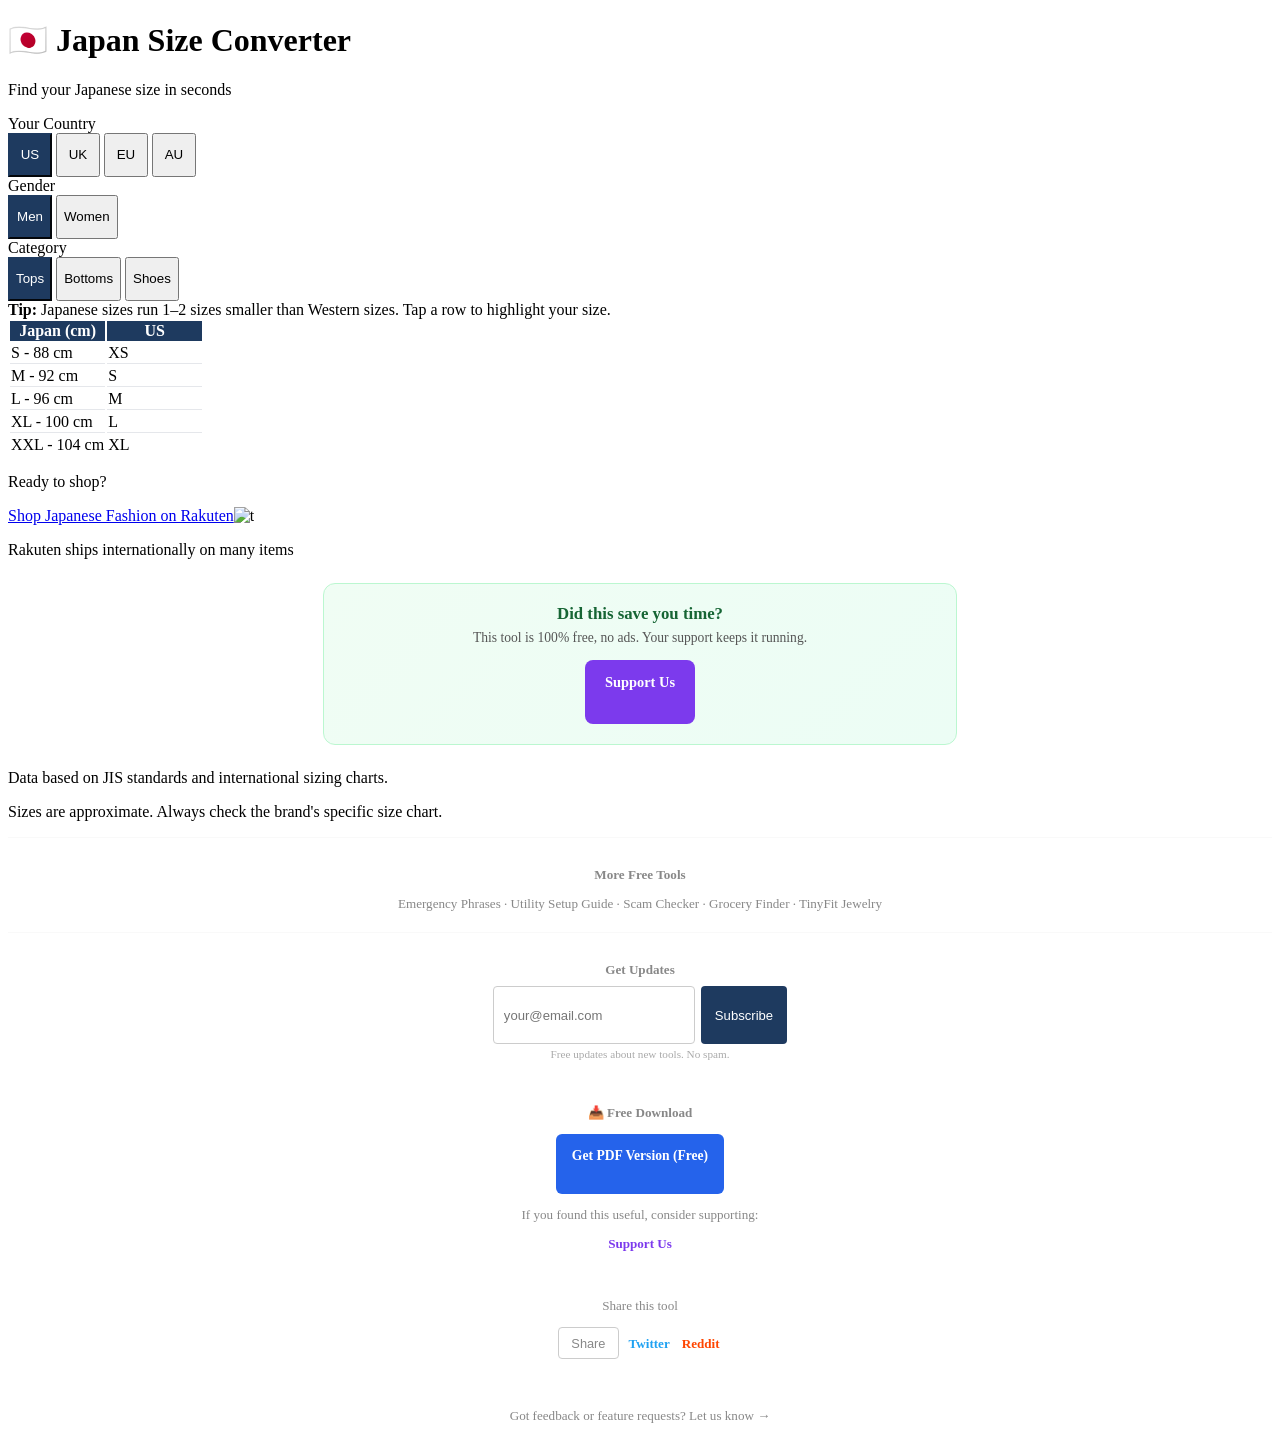
==== commit 2ef5f1ac: "Add TinyFit Jewelry cross-link to footer" ====
--- a/index.html
+++ b/index.html
@@ -119,7 +119,7 @@
   <footer class="bg-gray-100 border-t border-gray-200 py-4 px-4 text-center">
     <p class="text-xs text-gray-500">Data based on JIS standards and international sizing charts.</p>
     <p class="text-xs text-gray-400 mt-1">Sizes are approximate. Always check the brand's specific size chart.</p>
-  <div style="text-align:center;padding:16px 12px 4px;font-size:0.82rem;color:#888;border-top:1px solid #e0e0e033;margin-top:12px;"><p style="margin-bottom:8px;font-weight:600;">More Free Tools</p><p style="margin-bottom:4px;"><a href="https://humancronadmin.github.io/japan-emergency-phrases/" style="color:#888;text-decoration:none;">Emergency Phrases</a> &middot; <a href="https://humancronadmin.github.io/japan-utility-setup/" style="color:#888;text-decoration:none;">Utility Setup Guide</a> &middot; <a href="https://humancronadmin.github.io/japan-scam-checker/" style="color:#888;text-decoration:none;">Scam Checker</a> &middot; <a href="https://humancronadmin.github.io/foreign-grocery-finder/" style="color:#888;text-decoration:none;">Grocery Finder</a></p></div><div style="text-align:center;padding:16px 12px 4px;font-size:0.82rem;color:#888;border-top:1px solid #e0e0e033;margin-top:12px;"><p style="margin-bottom:8px;font-weight:600;">Get Updates</p><form action="https://buttondown.com/api/emails/embed-subscribe/japandevtools" method="post" target="_blank" style="display:flex;gap:6px;justify-content:center;flex-wrap:wrap;max-width:360px;margin:0 auto;"><input type="email" name="email" placeholder="your@email.com" required style="padding:6px 10px;border:1px solid #ccc;border-radius:4px;font-size:0.82rem;min-width:180px;min-height:44px;"><button type="submit" style="padding:6px 14px;background:#1e3a5f;color:#fff;border:none;border-radius:4px;font-size:0.82rem;cursor:pointer;min-height:44px;">Subscribe</button></form><p style="margin-top:4px;font-size:0.7rem;color:#aaa;">Free updates about new tools. No spam.</p></div><div style="text-align:center;padding:16px 12px 8px;font-size:0.82rem;color:#888;"><p style="margin-bottom:8px;font-weight:600;">📥 Free Download</p><p style="margin-bottom:12px;"><a href="https://japantoolkit.lemonsqueezy.com/checkout/buy/bbbc7009-5a72-49e8-9e99-eae4bba159af" target="_blank" rel="noopener" style="display:inline-block;padding:8px 16px;background:#2563eb;color:#fff;border-radius:6px;text-decoration:none;font-weight:600;font-size:0.85rem;min-height:44px;line-height:28px;">Get PDF Version (Free)</a></p><p style="margin-bottom:6px;">If you found this useful, consider supporting:</p><p><a href="https://japantoolkit.lemonsqueezy.com/" target="_blank" rel="noopener" style="color:#7c3aed;text-decoration:none;font-weight:600;margin:0 8px;">Support Us</a></p></div>
+  <div style="text-align:center;padding:16px 12px 4px;font-size:0.82rem;color:#888;border-top:1px solid #e0e0e033;margin-top:12px;"><p style="margin-bottom:8px;font-weight:600;">More Free Tools</p><p style="margin-bottom:4px;"><a href="https://humancronadmin.github.io/japan-emergency-phrases/" style="color:#888;text-decoration:none;">Emergency Phrases</a> &middot; <a href="https://humancronadmin.github.io/japan-utility-setup/" style="color:#888;text-decoration:none;">Utility Setup Guide</a> &middot; <a href="https://humancronadmin.github.io/japan-scam-checker/" style="color:#888;text-decoration:none;">Scam Checker</a> &middot; <a href="https://humancronadmin.github.io/foreign-grocery-finder/" style="color:#888;text-decoration:none;">Grocery Finder</a> &middot; <a href="https://humancronadmin.github.io/tiny-fit-jewelry/" style="color:#888;text-decoration:none;">TinyFit Jewelry</a></p></div><div style="text-align:center;padding:16px 12px 4px;font-size:0.82rem;color:#888;border-top:1px solid #e0e0e033;margin-top:12px;"><p style="margin-bottom:8px;font-weight:600;">Get Updates</p><form action="https://buttondown.com/api/emails/embed-subscribe/japandevtools" method="post" target="_blank" style="display:flex;gap:6px;justify-content:center;flex-wrap:wrap;max-width:360px;margin:0 auto;"><input type="email" name="email" placeholder="your@email.com" required style="padding:6px 10px;border:1px solid #ccc;border-radius:4px;font-size:0.82rem;min-width:180px;min-height:44px;"><button type="submit" style="padding:6px 14px;background:#1e3a5f;color:#fff;border:none;border-radius:4px;font-size:0.82rem;cursor:pointer;min-height:44px;">Subscribe</button></form><p style="margin-top:4px;font-size:0.7rem;color:#aaa;">Free updates about new tools. No spam.</p></div><div style="text-align:center;padding:16px 12px 8px;font-size:0.82rem;color:#888;"><p style="margin-bottom:8px;font-weight:600;">📥 Free Download</p><p style="margin-bottom:12px;"><a href="https://japantoolkit.lemonsqueezy.com/checkout/buy/bbbc7009-5a72-49e8-9e99-eae4bba159af" target="_blank" rel="noopener" style="display:inline-block;padding:8px 16px;background:#2563eb;color:#fff;border-radius:6px;text-decoration:none;font-weight:600;font-size:0.85rem;min-height:44px;line-height:28px;">Get PDF Version (Free)</a></p><p style="margin-bottom:6px;">If you found this useful, consider supporting:</p><p><a href="https://japantoolkit.lemonsqueezy.com/" target="_blank" rel="noopener" style="color:#7c3aed;text-decoration:none;font-weight:600;margin:0 8px;">Support Us</a></p></div>
 <div style="text-align:center;padding:12px 12px 4px;font-size:0.82rem;color:#888;"><p style="margin-bottom:6px;">Share this tool</p><p><button onclick="if(navigator.share){navigator.share({title:document.title,text:'Convert Japanese clothing and shoe sizes instantly',url:'https://humancronadmin.github.io/japan-size-converter/'})}else{window.open('https://twitter.com/intent/tweet?url=https%3A//humancronadmin.github.io/japan-size-converter/\&text=Convert%20Japanese%20clothing%20and%20shoe%20sizes%20instantly','_blank')}" style="background:none;border:1px solid #ccc;border-radius:4px;padding:4px 12px;font-size:0.8rem;cursor:pointer;color:#888;margin:0 4px;min-height:32px;">Share</button><a href="https://twitter.com/intent/tweet?url=https%3A//humancronadmin.github.io/japan-size-converter/\&text=Convert%20Japanese%20clothing%20and%20shoe%20sizes%20instantly" target="_blank" rel="noopener" style="color:#1DA1F2;text-decoration:none;font-weight:600;margin:0 6px;font-size:0.82rem;">Twitter</a><a href="https://reddit.com/submit?url=https%3A//humancronadmin.github.io/japan-size-converter/\&title=Convert%20Japanese%20clothing%20and%20shoe%20sizes%20instantly" target="_blank" rel="noopener" style="color:#FF4500;text-decoration:none;font-weight:600;margin:0 6px;font-size:0.82rem;">Reddit</a></p></div>
 <p style="text-align:center;margin-top:2rem;font-size:0.82rem;"><a href="https://japantool.featurebase.app" target="_blank" style="color:#888;text-decoration:none;">Got feedback or feature requests? Let us know &rarr;</a></p>
 </footer>
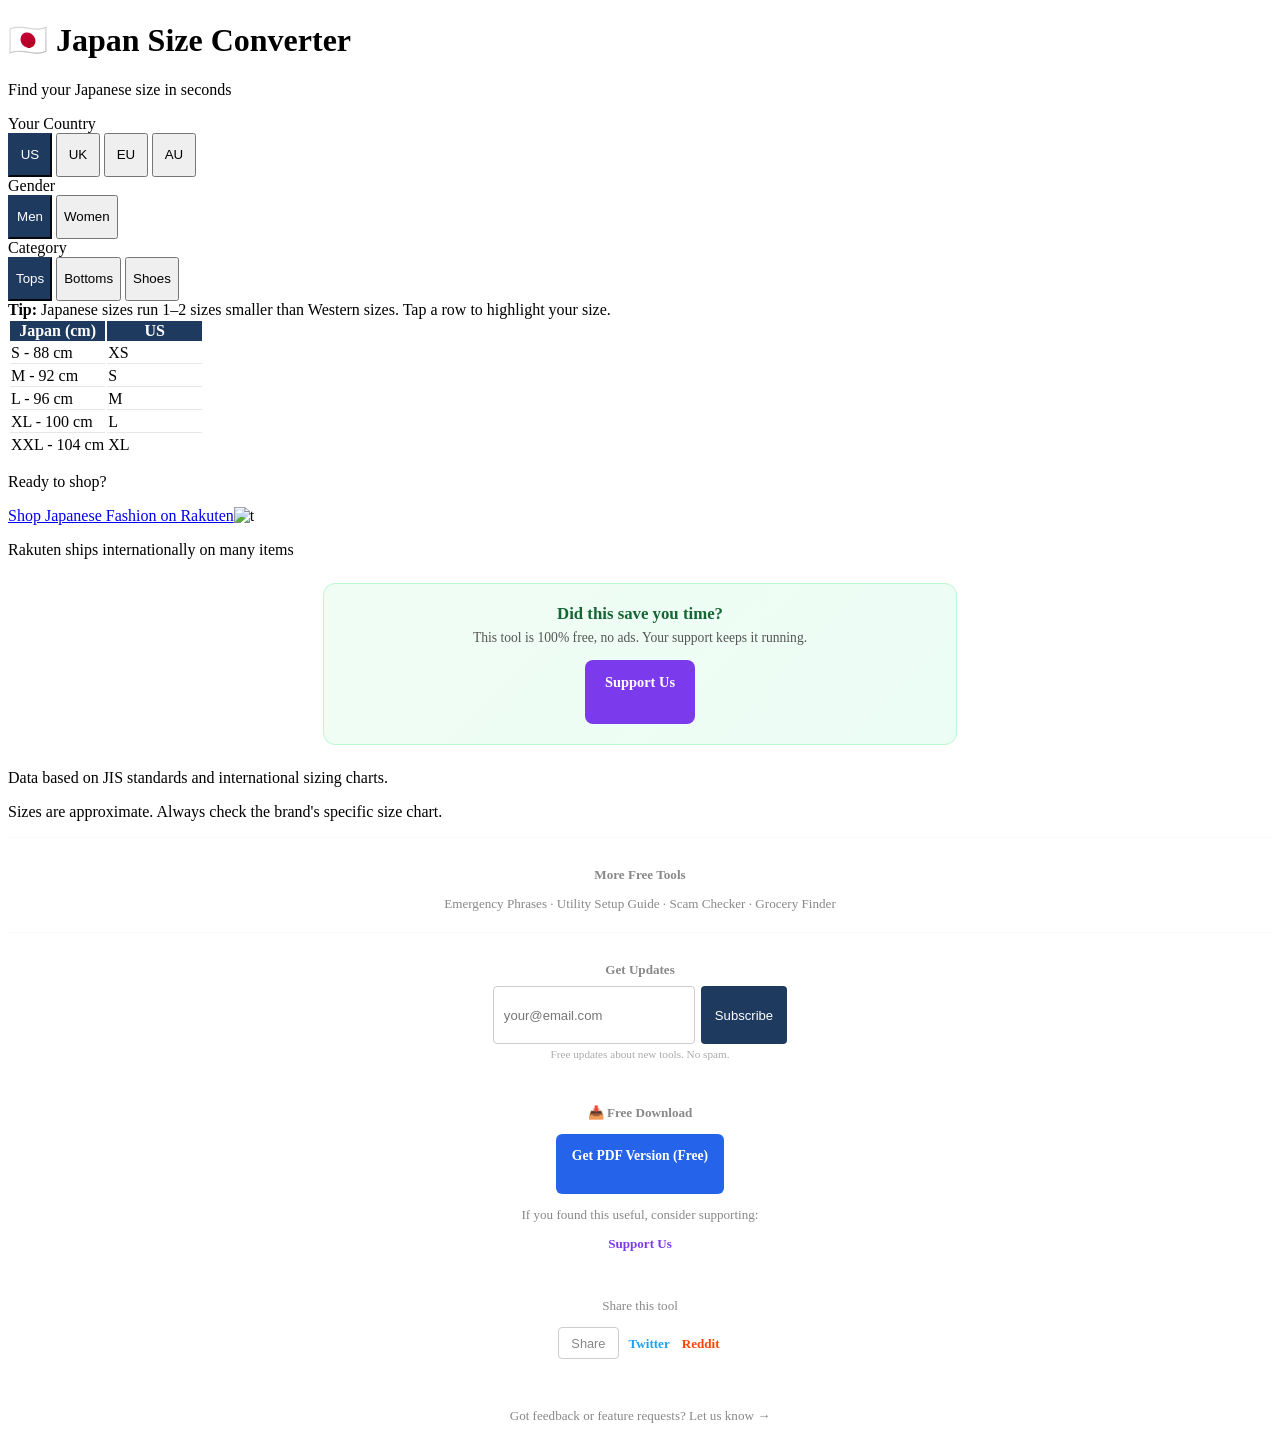
==== commit 6697b878: "Revert "Add TinyFit Jewelry cross-link to footer" This reverts commit 2ef5f1ac715e859667e7b8ba51405b" ====
--- a/index.html
+++ b/index.html
@@ -119,7 +119,7 @@
   <footer class="bg-gray-100 border-t border-gray-200 py-4 px-4 text-center">
     <p class="text-xs text-gray-500">Data based on JIS standards and international sizing charts.</p>
     <p class="text-xs text-gray-400 mt-1">Sizes are approximate. Always check the brand's specific size chart.</p>
-  <div style="text-align:center;padding:16px 12px 4px;font-size:0.82rem;color:#888;border-top:1px solid #e0e0e033;margin-top:12px;"><p style="margin-bottom:8px;font-weight:600;">More Free Tools</p><p style="margin-bottom:4px;"><a href="https://humancronadmin.github.io/japan-emergency-phrases/" style="color:#888;text-decoration:none;">Emergency Phrases</a> &middot; <a href="https://humancronadmin.github.io/japan-utility-setup/" style="color:#888;text-decoration:none;">Utility Setup Guide</a> &middot; <a href="https://humancronadmin.github.io/japan-scam-checker/" style="color:#888;text-decoration:none;">Scam Checker</a> &middot; <a href="https://humancronadmin.github.io/foreign-grocery-finder/" style="color:#888;text-decoration:none;">Grocery Finder</a> &middot; <a href="https://humancronadmin.github.io/tiny-fit-jewelry/" style="color:#888;text-decoration:none;">TinyFit Jewelry</a></p></div><div style="text-align:center;padding:16px 12px 4px;font-size:0.82rem;color:#888;border-top:1px solid #e0e0e033;margin-top:12px;"><p style="margin-bottom:8px;font-weight:600;">Get Updates</p><form action="https://buttondown.com/api/emails/embed-subscribe/japandevtools" method="post" target="_blank" style="display:flex;gap:6px;justify-content:center;flex-wrap:wrap;max-width:360px;margin:0 auto;"><input type="email" name="email" placeholder="your@email.com" required style="padding:6px 10px;border:1px solid #ccc;border-radius:4px;font-size:0.82rem;min-width:180px;min-height:44px;"><button type="submit" style="padding:6px 14px;background:#1e3a5f;color:#fff;border:none;border-radius:4px;font-size:0.82rem;cursor:pointer;min-height:44px;">Subscribe</button></form><p style="margin-top:4px;font-size:0.7rem;color:#aaa;">Free updates about new tools. No spam.</p></div><div style="text-align:center;padding:16px 12px 8px;font-size:0.82rem;color:#888;"><p style="margin-bottom:8px;font-weight:600;">📥 Free Download</p><p style="margin-bottom:12px;"><a href="https://japantoolkit.lemonsqueezy.com/checkout/buy/bbbc7009-5a72-49e8-9e99-eae4bba159af" target="_blank" rel="noopener" style="display:inline-block;padding:8px 16px;background:#2563eb;color:#fff;border-radius:6px;text-decoration:none;font-weight:600;font-size:0.85rem;min-height:44px;line-height:28px;">Get PDF Version (Free)</a></p><p style="margin-bottom:6px;">If you found this useful, consider supporting:</p><p><a href="https://japantoolkit.lemonsqueezy.com/" target="_blank" rel="noopener" style="color:#7c3aed;text-decoration:none;font-weight:600;margin:0 8px;">Support Us</a></p></div>
+  <div style="text-align:center;padding:16px 12px 4px;font-size:0.82rem;color:#888;border-top:1px solid #e0e0e033;margin-top:12px;"><p style="margin-bottom:8px;font-weight:600;">More Free Tools</p><p style="margin-bottom:4px;"><a href="https://humancronadmin.github.io/japan-emergency-phrases/" style="color:#888;text-decoration:none;">Emergency Phrases</a> &middot; <a href="https://humancronadmin.github.io/japan-utility-setup/" style="color:#888;text-decoration:none;">Utility Setup Guide</a> &middot; <a href="https://humancronadmin.github.io/japan-scam-checker/" style="color:#888;text-decoration:none;">Scam Checker</a> &middot; <a href="https://humancronadmin.github.io/foreign-grocery-finder/" style="color:#888;text-decoration:none;">Grocery Finder</a></p></div><div style="text-align:center;padding:16px 12px 4px;font-size:0.82rem;color:#888;border-top:1px solid #e0e0e033;margin-top:12px;"><p style="margin-bottom:8px;font-weight:600;">Get Updates</p><form action="https://buttondown.com/api/emails/embed-subscribe/japandevtools" method="post" target="_blank" style="display:flex;gap:6px;justify-content:center;flex-wrap:wrap;max-width:360px;margin:0 auto;"><input type="email" name="email" placeholder="your@email.com" required style="padding:6px 10px;border:1px solid #ccc;border-radius:4px;font-size:0.82rem;min-width:180px;min-height:44px;"><button type="submit" style="padding:6px 14px;background:#1e3a5f;color:#fff;border:none;border-radius:4px;font-size:0.82rem;cursor:pointer;min-height:44px;">Subscribe</button></form><p style="margin-top:4px;font-size:0.7rem;color:#aaa;">Free updates about new tools. No spam.</p></div><div style="text-align:center;padding:16px 12px 8px;font-size:0.82rem;color:#888;"><p style="margin-bottom:8px;font-weight:600;">📥 Free Download</p><p style="margin-bottom:12px;"><a href="https://japantoolkit.lemonsqueezy.com/checkout/buy/bbbc7009-5a72-49e8-9e99-eae4bba159af" target="_blank" rel="noopener" style="display:inline-block;padding:8px 16px;background:#2563eb;color:#fff;border-radius:6px;text-decoration:none;font-weight:600;font-size:0.85rem;min-height:44px;line-height:28px;">Get PDF Version (Free)</a></p><p style="margin-bottom:6px;">If you found this useful, consider supporting:</p><p><a href="https://japantoolkit.lemonsqueezy.com/" target="_blank" rel="noopener" style="color:#7c3aed;text-decoration:none;font-weight:600;margin:0 8px;">Support Us</a></p></div>
 <div style="text-align:center;padding:12px 12px 4px;font-size:0.82rem;color:#888;"><p style="margin-bottom:6px;">Share this tool</p><p><button onclick="if(navigator.share){navigator.share({title:document.title,text:'Convert Japanese clothing and shoe sizes instantly',url:'https://humancronadmin.github.io/japan-size-converter/'})}else{window.open('https://twitter.com/intent/tweet?url=https%3A//humancronadmin.github.io/japan-size-converter/\&text=Convert%20Japanese%20clothing%20and%20shoe%20sizes%20instantly','_blank')}" style="background:none;border:1px solid #ccc;border-radius:4px;padding:4px 12px;font-size:0.8rem;cursor:pointer;color:#888;margin:0 4px;min-height:32px;">Share</button><a href="https://twitter.com/intent/tweet?url=https%3A//humancronadmin.github.io/japan-size-converter/\&text=Convert%20Japanese%20clothing%20and%20shoe%20sizes%20instantly" target="_blank" rel="noopener" style="color:#1DA1F2;text-decoration:none;font-weight:600;margin:0 6px;font-size:0.82rem;">Twitter</a><a href="https://reddit.com/submit?url=https%3A//humancronadmin.github.io/japan-size-converter/\&title=Convert%20Japanese%20clothing%20and%20shoe%20sizes%20instantly" target="_blank" rel="noopener" style="color:#FF4500;text-decoration:none;font-weight:600;margin:0 6px;font-size:0.82rem;">Reddit</a></p></div>
 <p style="text-align:center;margin-top:2rem;font-size:0.82rem;"><a href="https://japantool.featurebase.app" target="_blank" style="color:#888;text-decoration:none;">Got feedback or feature requests? Let us know &rarr;</a></p>
 </footer>
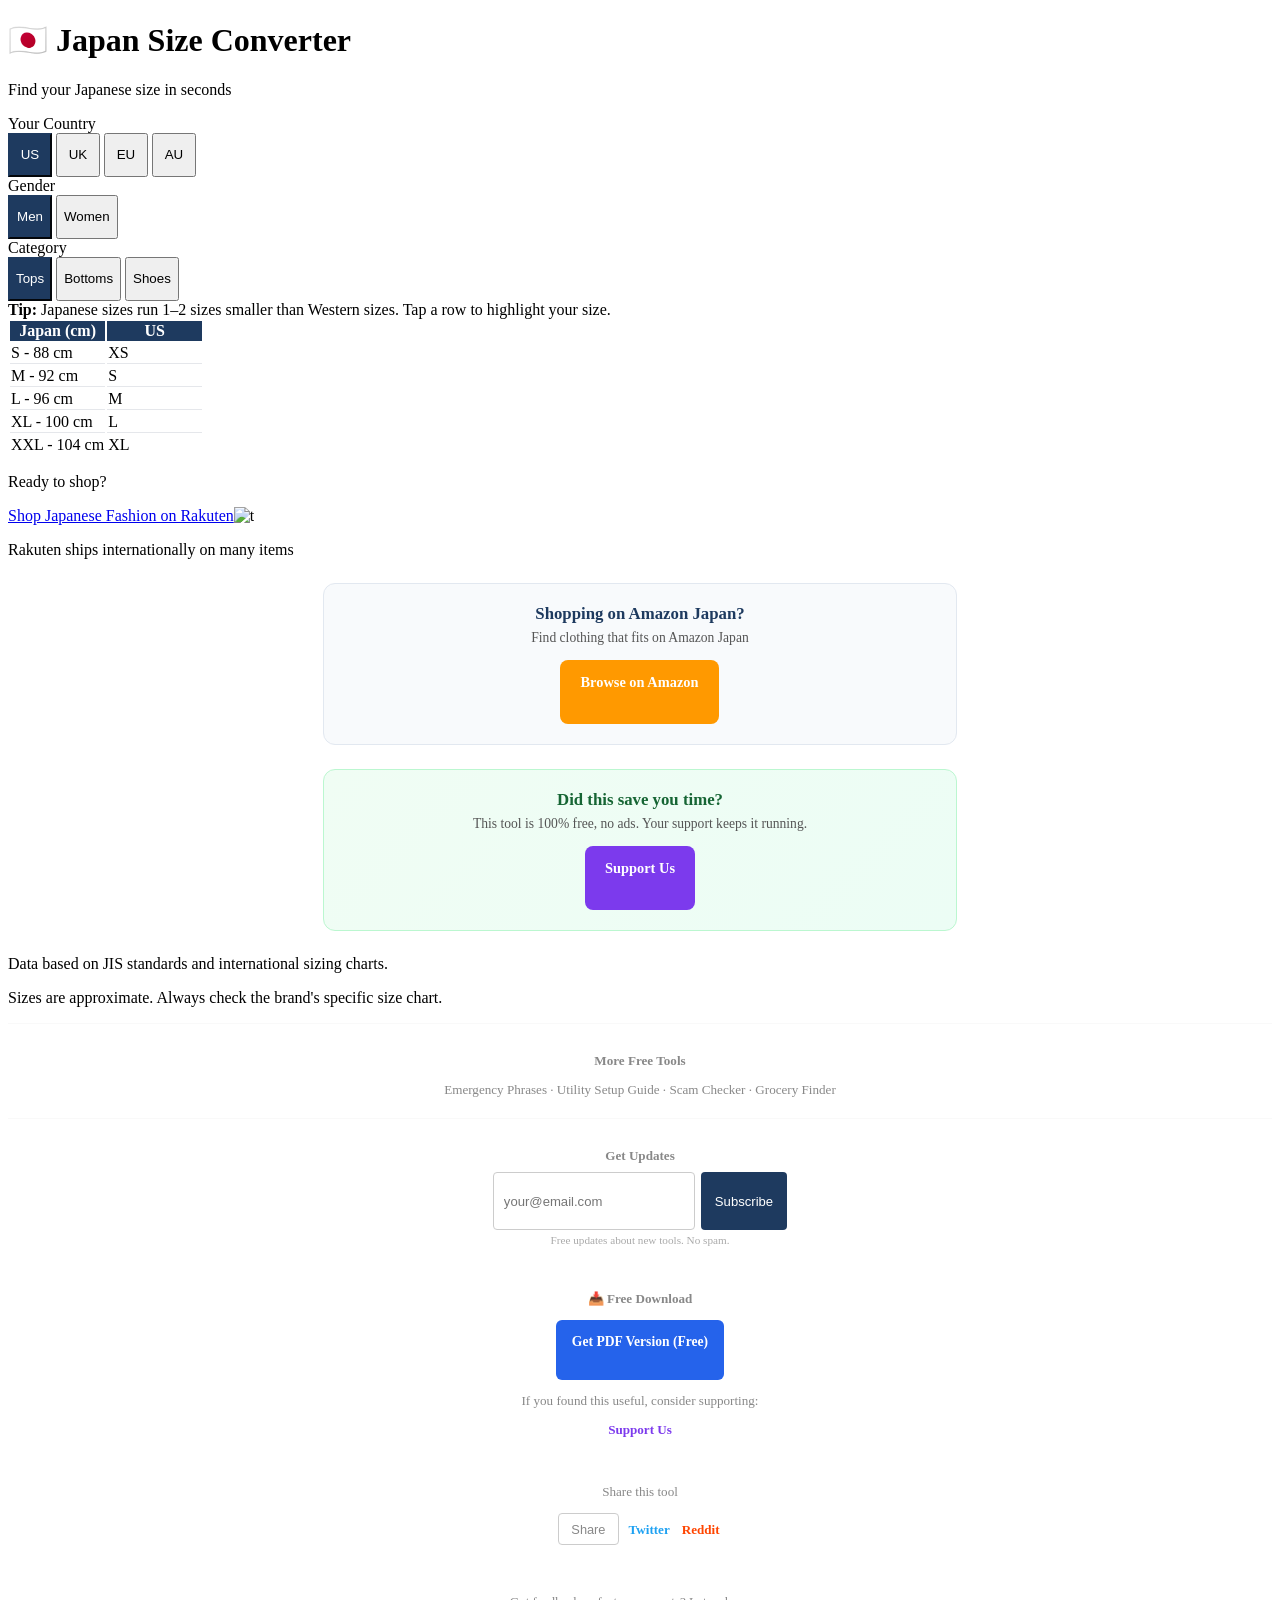
==== commit 37a8bb59: "Add Amazon.co.jp affiliate link (moshimo) Co-Authored-By: Claude Opus 4.6 (1M context) <noreply@anth" ====
--- a/index.html
+++ b/index.html
@@ -27,9 +27,6 @@
   <link rel="canonical" href="https://humancronadmin.github.io/japan-size-converter/">
   <link rel="icon" type="image/svg+xml" href="data:image/svg+xml,<svg xmlns='http://www.w3.org/2000/svg' viewBox='0 0 100 100'><text y='.9em' font-size='90'>📏</text></svg>">
   <link rel="manifest" href="manifest.json">
-  <script type="application/ld+json">
-  {"@context":"https://schema.org","@type":"WebApplication","name":"Japan Size Converter","url":"https://humancronadmin.github.io/japan-size-converter/","description":"Convert Japanese clothing and shoe sizes to US, UK, EU, and AU.","applicationCategory":"UtilitiesApplication","operatingSystem":"Any","offers":{"@type":"Offer","price":"0","priceCurrency":"USD"}}
-  </script>
   <script src="https://cdn.tailwindcss.com"></script>
   <link rel="stylesheet" href="style.css">
 <!-- Google Analytics 4 -->
@@ -40,6 +37,9 @@
   gtag('js', new Date());
   gtag('config', 'G-H1N5PR9Y0H');
 </script>
+
+<script type="application/ld+json">{"@context":"https://schema.org","@type":"WebApplication","name":"Japan Size Converter","url":"https://humancronadmin.github.io/japan-size-converter/","description":"Japan Size Converter - Japanese clothing sizes, shoe sizes, US to JP size conversion","applicationCategory":"UtilityApplication","operatingSystem":"Any","offers":{"@type":"Offer","price":"0","priceCurrency":"USD"},"inLanguage":"en","isAccessibleForFree":true}</script>
+<script type="application/ld+json">{"@context":"https://schema.org","@type":"BreadcrumbList","itemListElement":[{"@type":"ListItem","position":1,"name":"Home","item":"https://humancronadmin.github.io/japan-size-converter/"}]}</script>
 </head>
 <body class="bg-gray-50 min-h-screen flex flex-col">
 
@@ -105,6 +105,12 @@
       <a href="//af.moshimo.com/af/c/click?a_id=5455657&p_id=54&pc_id=54&pl_id=616" target="_blank" rel="nofollow noopener" class="inline-block px-5 py-3 bg-[#BF0000] text-white rounded-lg font-semibold text-sm hover:bg-red-800 min-h-[44px]">Shop Japanese Fashion on Rakuten</a><img width="1" height="1" src="//i.moshimo.com/af/i/impression?a_id=5455657&p_id=54&pc_id=54&pl_id=616" alt="t">
       <p class="text-xs text-gray-400 mt-2">Rakuten ships internationally on many items</p>
     </section>
+
+<section style="border:1px solid #e2e8f0;border-radius:12px;padding:20px 16px;margin:24px auto;max-width:600px;text-align:center;background:#f8fafc;">
+  <p style="font-weight:700;font-size:1.05rem;color:#1e3a5f;margin:0 0 6px;">Shopping on Amazon Japan?</p>
+  <p style="font-size:0.85rem;color:#555;margin:0 0 14px;">Find clothing that fits on Amazon Japan</p>
+  <a href="//af.moshimo.com/af/c/click?a_id=5455713&p_id=170&pc_id=185&pl_id=4161" rel="nofollow" referrerpolicy="no-referrer-when-downgrade" target="_blank" style="display:inline-block;padding:10px 20px;background:#ff9900;color:#fff;border-radius:8px;text-decoration:none;font-weight:600;font-size:0.9rem;min-height:44px;line-height:24px;">Browse on Amazon</a><img src="//i.moshimo.com/af/i/impression?a_id=5455713&p_id=170&pc_id=185&pl_id=4161" width="1" height="1" style="border:none;" loading="lazy">
+</section>
 
   <section style="background:linear-gradient(135deg,#f0fdf4,#ecfdf5);border:1px solid #bbf7d0;border-radius:12px;padding:20px 16px;margin:24px auto;max-width:600px;text-align:center;">
     <p style="font-weight:700;font-size:1.05rem;color:#166534;margin:0 0 6px;">Did this save you time?</p>
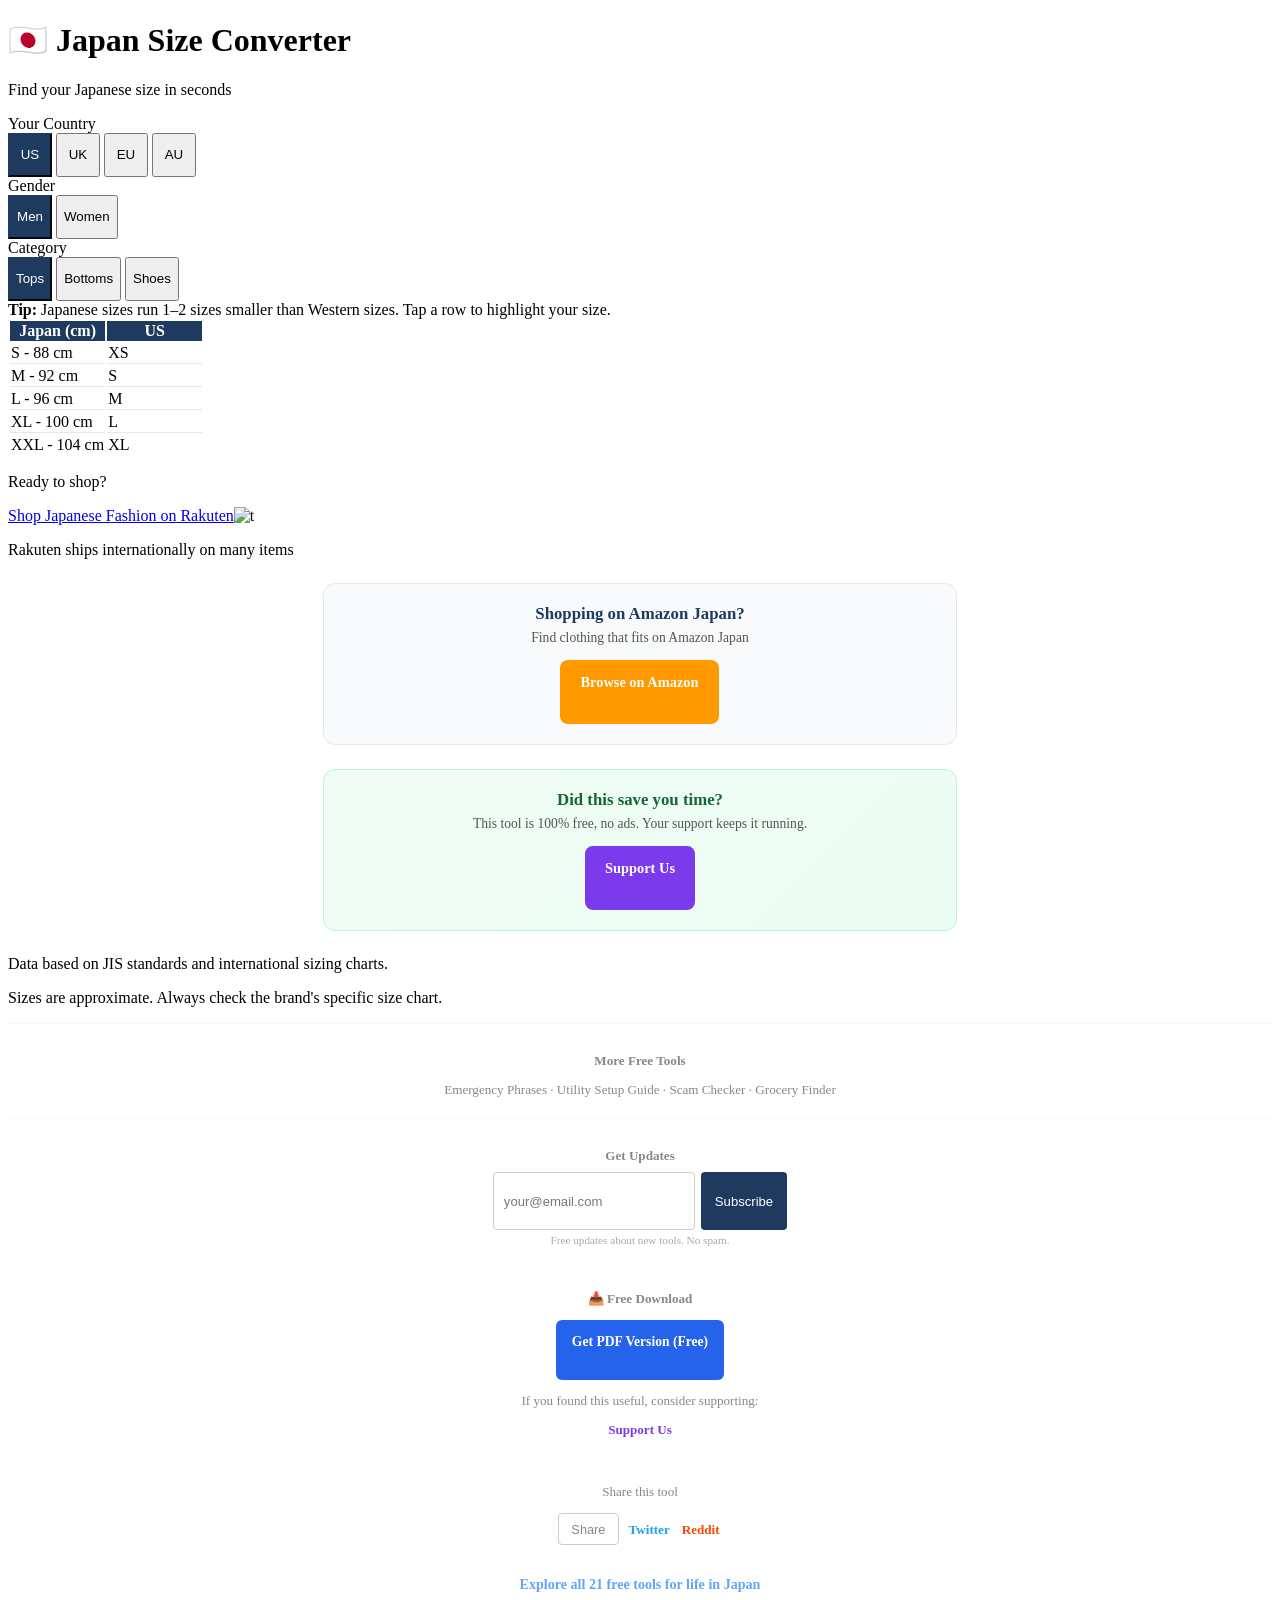
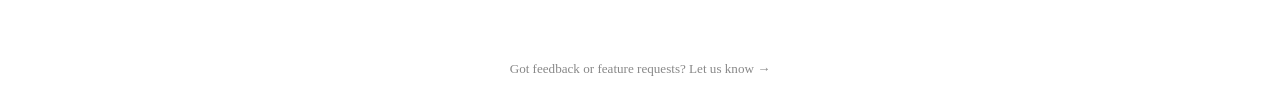
==== commit d7839af8: "Add cross-link to Japan Life Guide hub for tool discovery" ====
--- a/index.html
+++ b/index.html
@@ -1,235 +1,236 @@
-<!DOCTYPE html>
-<html lang="en">
-<head>
-<script type="text/javascript">
-    (function(c,l,a,r,i,t,y){
-        c[a]=c[a]||function(){(c[a].q=c[a].q||[]).push(arguments)};
-        t=l.createElement(r);t.async=1;t.src="https://www.clarity.ms/tag/"+i;
-        y=l.getElementsByTagName(r)[0];y.parentNode.insertBefore(t,y);
-    })(window, document, "clarity", "script", "w4mr6qi83a");
-</script>
-  <meta charset="UTF-8">
-  <meta name="viewport" content="width=device-width, initial-scale=1.0">
-  <meta name="impact-site-verification" value="9536cab7-fa07-456d-bf6c-87155bd594f2">
-  <link rel="sitemap" type="application/xml" href="/japan-size-converter/sitemap.xml">
-  <title>Japan Size Converter — Clothing & Shoe Size Charts</title>
-  <meta name="description" content="Convert Japanese clothing and shoe sizes to US, UK, EU, and AU instantly. Accurate size charts for men's and women's tops, bottoms, and shoes.">
-  <meta name="keywords" content="Japan size converter, Japanese clothing size, Japanese shoe size, Japan to US size, Japan to UK size, Japan to EU size, Japan size chart, Japanese S M L, Japan dress size, Japan shoe size chart">
-  <meta property="og:title" content="Japan Size Converter — Clothing & Shoe Size Charts">
-  <meta property="og:description" content="Japanese S is not your S. Convert Japanese clothing and shoe sizes to US, UK, EU, AU instantly.">
-  <meta property="og:type" content="website">
-  <meta property="og:url" content="https://humancronadmin.github.io/japan-size-converter/">
-  <meta property="og:image" content="https://humancronadmin.github.io/japan-size-converter/images/og-image.png">
-  <meta name="twitter:card" content="summary_large_image">
-  <meta name="twitter:image" content="https://humancronadmin.github.io/japan-size-converter/images/og-image.png">
-  <meta name="twitter:title" content="Japan Size Converter — Clothing & Shoe Size Charts">
-  <meta name="twitter:description" content="Japanese S is not your S. Convert Japanese clothing and shoe sizes to US, UK, EU, AU instantly.">
-  <link rel="canonical" href="https://humancronadmin.github.io/japan-size-converter/">
-  <link rel="icon" type="image/svg+xml" href="data:image/svg+xml,<svg xmlns='http://www.w3.org/2000/svg' viewBox='0 0 100 100'><text y='.9em' font-size='90'>📏</text></svg>">
-  <link rel="manifest" href="manifest.json">
-  <script src="https://cdn.tailwindcss.com"></script>
-  <link rel="stylesheet" href="style.css">
-<!-- Google Analytics 4 -->
-<script async src="https://www.googletagmanager.com/gtag/js?id=G-H1N5PR9Y0H"></script>
-<script>
-  window.dataLayer = window.dataLayer || [];
-  function gtag(){dataLayer.push(arguments);}
-  gtag('js', new Date());
-  gtag('config', 'G-H1N5PR9Y0H');
-</script>
-
-<script type="application/ld+json">{"@context":"https://schema.org","@type":"WebApplication","name":"Japan Size Converter","url":"https://humancronadmin.github.io/japan-size-converter/","description":"Japan Size Converter - Japanese clothing sizes, shoe sizes, US to JP size conversion","applicationCategory":"UtilityApplication","operatingSystem":"Any","offers":{"@type":"Offer","price":"0","priceCurrency":"USD"},"inLanguage":"en","isAccessibleForFree":true}</script>
-<script type="application/ld+json">{"@context":"https://schema.org","@type":"BreadcrumbList","itemListElement":[{"@type":"ListItem","position":1,"name":"Home","item":"https://humancronadmin.github.io/japan-size-converter/"}]}</script>
-</head>
-<body class="bg-gray-50 min-h-screen flex flex-col">
-
-  <!-- Header -->
-  <header class="bg-[#1e3a5f] text-white py-5 px-4 text-center shadow-md">
-    <h1 class="text-xl sm:text-2xl font-bold tracking-tight">🇯🇵 Japan Size Converter</h1>
-    <p class="text-sm sm:text-base text-blue-200 mt-1">Find your Japanese size in seconds</p>
-  </header>
-
-  <!-- Main Content -->
-  <main class="flex-1 max-w-2xl w-full mx-auto px-4 py-6 space-y-6">
-
-    <!-- Country Selection -->
-    <section>
-      <label class="block text-sm font-semibold text-gray-600 mb-2 uppercase tracking-wide">Your Country</label>
-      <div class="flex flex-wrap gap-2 btn-group" id="country-buttons">
-        <button class="btn-option active flex-1 min-w-[60px] px-4 py-3 rounded-lg border-2 border-[#1e3a5f] text-sm font-semibold text-center" data-value="US">US</button>
-        <button class="btn-option flex-1 min-w-[60px] px-4 py-3 rounded-lg border-2 border-gray-300 text-gray-600 text-sm font-semibold text-center" data-value="UK">UK</button>
-        <button class="btn-option flex-1 min-w-[60px] px-4 py-3 rounded-lg border-2 border-gray-300 text-gray-600 text-sm font-semibold text-center" data-value="EU">EU</button>
-        <button class="btn-option flex-1 min-w-[60px] px-4 py-3 rounded-lg border-2 border-gray-300 text-gray-600 text-sm font-semibold text-center" data-value="AU">AU</button>
-      </div>
-    </section>
-
-    <!-- Gender Selection -->
-    <section>
-      <label class="block text-sm font-semibold text-gray-600 mb-2 uppercase tracking-wide">Gender</label>
-      <div class="flex gap-2 btn-group" id="gender-buttons">
-        <button class="btn-option active flex-1 px-4 py-3 rounded-lg border-2 border-[#1e3a5f] text-sm font-semibold text-center" data-value="men">Men</button>
-        <button class="btn-option flex-1 px-4 py-3 rounded-lg border-2 border-gray-300 text-gray-600 text-sm font-semibold text-center" data-value="women">Women</button>
-      </div>
-    </section>
-
-    <!-- Category Selection -->
-    <section>
-      <label class="block text-sm font-semibold text-gray-600 mb-2 uppercase tracking-wide">Category</label>
-      <div class="flex flex-wrap gap-2 btn-group" id="category-buttons">
-        <button class="btn-option active flex-1 min-w-[80px] px-4 py-3 rounded-lg border-2 border-[#1e3a5f] text-sm font-semibold text-center" data-value="tops">Tops</button>
-        <button class="btn-option flex-1 min-w-[80px] px-4 py-3 rounded-lg border-2 border-gray-300 text-gray-600 text-sm font-semibold text-center" data-value="bottoms">Bottoms</button>
-        <button class="btn-option flex-1 min-w-[80px] px-4 py-3 rounded-lg border-2 border-gray-300 text-gray-600 text-sm font-semibold text-center" data-value="shoes">Shoes</button>
-      </div>
-    </section>
-
-    <!-- Info Banner -->
-    <div class="bg-blue-50 border border-blue-200 rounded-lg p-3 text-sm text-blue-800">
-      <strong>Tip:</strong> Japanese sizes run 1–2 sizes smaller than Western sizes. Tap a row to highlight your size.
-    </div>
-
-    <!-- Size Table -->
-    <section>
-      <div class="overflow-x-auto rounded-lg shadow">
-        <table class="size-table w-full text-sm" id="size-table">
-          <thead>
-            <tr id="table-header"></tr>
-          </thead>
-          <tbody id="table-body"></tbody>
-        </table>
-      </div>
-    </section>
-
-    <!-- Shop Links -->
-    <section class="bg-white rounded-lg shadow p-4 text-center">
-      <p class="text-sm font-semibold text-gray-600 mb-2">Ready to shop?</p>
-      <a href="//af.moshimo.com/af/c/click?a_id=5455657&p_id=54&pc_id=54&pl_id=616" target="_blank" rel="nofollow noopener" class="inline-block px-5 py-3 bg-[#BF0000] text-white rounded-lg font-semibold text-sm hover:bg-red-800 min-h-[44px]">Shop Japanese Fashion on Rakuten</a><img width="1" height="1" src="//i.moshimo.com/af/i/impression?a_id=5455657&p_id=54&pc_id=54&pl_id=616" alt="t">
-      <p class="text-xs text-gray-400 mt-2">Rakuten ships internationally on many items</p>
-    </section>
-
-<section style="border:1px solid #e2e8f0;border-radius:12px;padding:20px 16px;margin:24px auto;max-width:600px;text-align:center;background:#f8fafc;">
-  <p style="font-weight:700;font-size:1.05rem;color:#1e3a5f;margin:0 0 6px;">Shopping on Amazon Japan?</p>
-  <p style="font-size:0.85rem;color:#555;margin:0 0 14px;">Find clothing that fits on Amazon Japan</p>
-  <a href="//af.moshimo.com/af/c/click?a_id=5455713&p_id=170&pc_id=185&pl_id=4161" rel="nofollow" referrerpolicy="no-referrer-when-downgrade" target="_blank" style="display:inline-block;padding:10px 20px;background:#ff9900;color:#fff;border-radius:8px;text-decoration:none;font-weight:600;font-size:0.9rem;min-height:44px;line-height:24px;">Browse on Amazon</a><img src="//i.moshimo.com/af/i/impression?a_id=5455713&p_id=170&pc_id=185&pl_id=4161" width="1" height="1" style="border:none;" loading="lazy">
-</section>
-
-  <section style="background:linear-gradient(135deg,#f0fdf4,#ecfdf5);border:1px solid #bbf7d0;border-radius:12px;padding:20px 16px;margin:24px auto;max-width:600px;text-align:center;">
-    <p style="font-weight:700;font-size:1.05rem;color:#166534;margin:0 0 6px;">Did this save you time?</p>
-    <p style="font-size:0.85rem;color:#555;margin:0 0 14px;">This tool is 100% free, no ads. Your support keeps it running.</p>
-    <div style="display:flex;gap:12px;justify-content:center;flex-wrap:wrap;">
-      <a href="https://japantoolkit.lemonsqueezy.com/" target="_blank" rel="noopener" style="display:inline-block;padding:10px 20px;background:#7c3aed;color:#fff;border-radius:8px;text-decoration:none;font-weight:600;font-size:0.9rem;min-height:44px;line-height:24px;">Support Us</a>
-    </div>
-  </section>
-  </main>
-
-  <!-- Footer -->
-  <footer class="bg-gray-100 border-t border-gray-200 py-4 px-4 text-center">
-    <p class="text-xs text-gray-500">Data based on JIS standards and international sizing charts.</p>
-    <p class="text-xs text-gray-400 mt-1">Sizes are approximate. Always check the brand's specific size chart.</p>
-  <div style="text-align:center;padding:16px 12px 4px;font-size:0.82rem;color:#888;border-top:1px solid #e0e0e033;margin-top:12px;"><p style="margin-bottom:8px;font-weight:600;">More Free Tools</p><p style="margin-bottom:4px;"><a href="https://humancronadmin.github.io/japan-emergency-phrases/" style="color:#888;text-decoration:none;">Emergency Phrases</a> &middot; <a href="https://humancronadmin.github.io/japan-utility-setup/" style="color:#888;text-decoration:none;">Utility Setup Guide</a> &middot; <a href="https://humancronadmin.github.io/japan-scam-checker/" style="color:#888;text-decoration:none;">Scam Checker</a> &middot; <a href="https://humancronadmin.github.io/foreign-grocery-finder/" style="color:#888;text-decoration:none;">Grocery Finder</a></p></div><div style="text-align:center;padding:16px 12px 4px;font-size:0.82rem;color:#888;border-top:1px solid #e0e0e033;margin-top:12px;"><p style="margin-bottom:8px;font-weight:600;">Get Updates</p><form action="https://buttondown.com/api/emails/embed-subscribe/japandevtools" method="post" target="_blank" style="display:flex;gap:6px;justify-content:center;flex-wrap:wrap;max-width:360px;margin:0 auto;"><input type="email" name="email" placeholder="your@email.com" required style="padding:6px 10px;border:1px solid #ccc;border-radius:4px;font-size:0.82rem;min-width:180px;min-height:44px;"><button type="submit" style="padding:6px 14px;background:#1e3a5f;color:#fff;border:none;border-radius:4px;font-size:0.82rem;cursor:pointer;min-height:44px;">Subscribe</button></form><p style="margin-top:4px;font-size:0.7rem;color:#aaa;">Free updates about new tools. No spam.</p></div><div style="text-align:center;padding:16px 12px 8px;font-size:0.82rem;color:#888;"><p style="margin-bottom:8px;font-weight:600;">📥 Free Download</p><p style="margin-bottom:12px;"><a href="https://japantoolkit.lemonsqueezy.com/checkout/buy/bbbc7009-5a72-49e8-9e99-eae4bba159af" target="_blank" rel="noopener" style="display:inline-block;padding:8px 16px;background:#2563eb;color:#fff;border-radius:6px;text-decoration:none;font-weight:600;font-size:0.85rem;min-height:44px;line-height:28px;">Get PDF Version (Free)</a></p><p style="margin-bottom:6px;">If you found this useful, consider supporting:</p><p><a href="https://japantoolkit.lemonsqueezy.com/" target="_blank" rel="noopener" style="color:#7c3aed;text-decoration:none;font-weight:600;margin:0 8px;">Support Us</a></p></div>
-<div style="text-align:center;padding:12px 12px 4px;font-size:0.82rem;color:#888;"><p style="margin-bottom:6px;">Share this tool</p><p><button onclick="if(navigator.share){navigator.share({title:document.title,text:'Convert Japanese clothing and shoe sizes instantly',url:'https://humancronadmin.github.io/japan-size-converter/'})}else{window.open('https://twitter.com/intent/tweet?url=https%3A//humancronadmin.github.io/japan-size-converter/\&text=Convert%20Japanese%20clothing%20and%20shoe%20sizes%20instantly','_blank')}" style="background:none;border:1px solid #ccc;border-radius:4px;padding:4px 12px;font-size:0.8rem;cursor:pointer;color:#888;margin:0 4px;min-height:32px;">Share</button><a href="https://twitter.com/intent/tweet?url=https%3A//humancronadmin.github.io/japan-size-converter/\&text=Convert%20Japanese%20clothing%20and%20shoe%20sizes%20instantly" target="_blank" rel="noopener" style="color:#1DA1F2;text-decoration:none;font-weight:600;margin:0 6px;font-size:0.82rem;">Twitter</a><a href="https://reddit.com/submit?url=https%3A//humancronadmin.github.io/japan-size-converter/\&title=Convert%20Japanese%20clothing%20and%20shoe%20sizes%20instantly" target="_blank" rel="noopener" style="color:#FF4500;text-decoration:none;font-weight:600;margin:0 6px;font-size:0.82rem;">Reddit</a></p></div>
-<p style="text-align:center;margin-top:2rem;font-size:0.82rem;"><a href="https://japantool.featurebase.app" target="_blank" style="color:#888;text-decoration:none;">Got feedback or feature requests? Let us know &rarr;</a></p>
-</footer>
-
-  <script src="data.js"></script>
-  <script>
-    // State
-    let state = {
-      country: 'US',
-      gender: 'men',
-      category: 'tops'
-    };
-
-    // Column index mapping for each country
-    // Headers order: Japan, US, UK, EU, AU
-    const countryColumnIndex = { US: 1, UK: 2, EU: 3, AU: 4 };
-
-    // Initialize button groups
-    function initButtonGroup(containerId, stateKey) {
-      const container = document.getElementById(containerId);
-      container.addEventListener('click', (e) => {
-        const btn = e.target.closest('.btn-option');
-        if (!btn) return;
-
-        // Update state
-        state[stateKey] = btn.dataset.value;
-
-        // Update button styles
-        container.querySelectorAll('.btn-option').forEach(b => {
-          b.classList.remove('active');
-          b.classList.add('border-gray-300', 'text-gray-600');
-          b.classList.remove('border-[#1e3a5f]');
-        });
-        btn.classList.add('active');
-        btn.classList.remove('border-gray-300', 'text-gray-600');
-        btn.classList.add('border-[#1e3a5f]');
-
-        renderTable();
-
-      });
-    }
-
-    // Render the size table
-    function renderTable() {
-      const data = SIZE_DATA[state.category]?.[state.gender];
-      if (!data) return;
-
-      const colIndex = countryColumnIndex[state.country];
-      const headerRow = document.getElementById('table-header');
-      const tbody = document.getElementById('table-body');
-
-      // Build headers: Japan + selected country
-      headerRow.innerHTML = '';
-      const japanHeader = data.headers[0];
-      const countryHeader = data.headers[colIndex];
-
-      [japanHeader, countryHeader].forEach((text, i) => {
-        const th = document.createElement('th');
-        th.className = 'px-4 py-3 text-left text-sm font-semibold uppercase tracking-wide';
-        if (i === 0) th.style.width = '50%';
-        th.textContent = text;
-        headerRow.appendChild(th);
-      });
-
-      gtag('event', 'size_converted', {conversion_type: state.category, country: state.country, gender: state.gender});
-      // Build rows
-      tbody.innerHTML = '';
-      data.rows.forEach((row) => {
-        const tr = document.createElement('tr');
-        tr.className = 'size-row bg-white';
-
-        const japanCell = document.createElement('td');
-        japanCell.className = 'px-4 py-3 font-medium text-gray-900';
-        japanCell.textContent = row[0];
-
-        const countryCell = document.createElement('td');
-        countryCell.className = 'px-4 py-3 text-gray-700';
-        countryCell.textContent = row[colIndex];
-
-        tr.appendChild(japanCell);
-        tr.appendChild(countryCell);
-
-        // Click to highlight
-        tr.addEventListener('click', () => {
-          tbody.querySelectorAll('.size-row').forEach(r => r.classList.remove('highlighted'));
-          tr.classList.toggle('highlighted');
-        });
-
-        tbody.appendChild(tr);
-      });
-    }
-
-    // Initialize
-    initButtonGroup('country-buttons', 'country');
-    initButtonGroup('gender-buttons', 'gender');
-    initButtonGroup('category-buttons', 'category');
-    renderTable();
-    if('serviceWorker' in navigator) navigator.serviceWorker.register('sw.js');
-  </script>
-
-<!-- feedback-prompt-start -->
-<style>#fb-prompt{position:fixed;bottom:0;left:0;right:0;background:#1a1a2e;color:#fff;padding:12px 20px;display:none;align-items:center;justify-content:center;gap:12px;font-size:14px;z-index:9999;box-shadow:0 -2px 8px rgba(0,0,0,.2);font-family:system-ui,sans-serif}#fb-prompt button{border:none;padding:6px 16px;border-radius:16px;cursor:pointer;font-size:13px}#fb-yes{background:#4CAF50;color:#fff}#fb-no{background:#ff5252;color:#fff}#fb-close{background:none;color:#aaa;font-size:18px;padding:2px 8px}#fb-msg{color:#ccc;font-size:13px}#fb-msg a{color:#64b5f6;text-decoration:underline}</style>
-<div id="fb-prompt"><span id="fb-q">Was this helpful?</span><span id="fb-msg" style="display:none"></span><button id="fb-yes" onclick="fbYes()">Yes</button><button id="fb-no" onclick="fbNo()">Not really</button><button id="fb-close" onclick="fbDismiss()">&times;</button></div>
-<script>!function(){var k='fb_'+location.pathname;if(localStorage.getItem(k))return;setTimeout(function(){var p=document.getElementById('fb-prompt');if(p)p.style.display='flex'},45000)}();function fbDismiss(){document.getElementById('fb-prompt').style.display='none';localStorage.setItem('fb_'+location.pathname,'1')}function fbYes(){var q=document.getElementById('fb-q'),m=document.getElementById('fb-msg'),y=document.getElementById('fb-yes'),n=document.getElementById('fb-no');q.style.display='none';y.style.display='none';n.style.display='none';m.innerHTML='Glad to hear it! Know someone who could use this? Share the link.';m.style.display='inline';setTimeout(fbDismiss,5000)}function fbNo(){var q=document.getElementById('fb-q'),m=document.getElementById('fb-msg'),y=document.getElementById('fb-yes'),n=document.getElementById('fb-no');q.style.display='none';y.style.display='none';n.style.display='none';m.innerHTML='Tell us what\'s missing \u2192 <a href="https://japantool.featurebase.app" target="_blank">Give feedback</a>';m.style.display='inline';setTimeout(fbDismiss,8000)}</script>
-<!-- feedback-prompt-end -->
-</body>
-</html>
+<!DOCTYPE html>
+<html lang="en">
+<head>
+<script type="text/javascript">
+ (function(c,l,a,r,i,t,y){
+ c[a]=c[a]||function(){(c[a].q=c[a].q||[]).push(arguments)};
+ t=l.createElement(r);t.async=1;t.src="https://www.clarity.ms/tag/"+i;
+ y=l.getElementsByTagName(r)[0];y.parentNode.insertBefore(t,y);
+ })(window, document, "clarity", "script", "w4mr6qi83a");
+</script>
+ <meta charset="UTF-8">
+ <meta name="viewport" content="width=device-width, initial-scale=1.0">
+ <meta name="impact-site-verification" value="9536cab7-fa07-456d-bf6c-87155bd594f2">
+ <link rel="sitemap" type="application/xml" href="/japan-size-converter/sitemap.xml">
+ <title>Japan Size Converter — Clothing & Shoe Size Charts</title>
+ <meta name="description" content="Convert Japanese clothing and shoe sizes to US, UK, EU, and AU instantly. Accurate size charts for men's and women's tops, bottoms, and shoes.">
+ <meta name="keywords" content="Japan size converter, Japanese clothing size, Japanese shoe size, Japan to US size, Japan to UK size, Japan to EU size, Japan size chart, Japanese S M L, Japan dress size, Japan shoe size chart">
+ <meta property="og:title" content="Japan Size Converter — Clothing & Shoe Size Charts">
+ <meta property="og:description" content="Japanese S is not your S. Convert Japanese clothing and shoe sizes to US, UK, EU, AU instantly.">
+ <meta property="og:type" content="website">
+ <meta property="og:url" content="https://humancronadmin.github.io/japan-size-converter/">
+ <meta property="og:image" content="https://humancronadmin.github.io/japan-size-converter/images/og-image.png">
+ <meta name="twitter:card" content="summary_large_image">
+ <meta name="twitter:image" content="https://humancronadmin.github.io/japan-size-converter/images/og-image.png">
+ <meta name="twitter:title" content="Japan Size Converter — Clothing & Shoe Size Charts">
+ <meta name="twitter:description" content="Japanese S is not your S. Convert Japanese clothing and shoe sizes to US, UK, EU, AU instantly.">
+ <link rel="canonical" href="https://humancronadmin.github.io/japan-size-converter/">
+ <link rel="icon" type="image/svg+xml" href="data:image/svg+xml,<svg xmlns='http://www.w3.org/2000/svg' viewBox='0 0 100 100'><text y='.9em' font-size='90'>📏</text></svg>">
+ <link rel="manifest" href="manifest.json">
+ <script src="https://cdn.tailwindcss.com"></script>
+ <link rel="stylesheet" href="style.css">
+<!-- Google Analytics 4 -->
+<script async src="https://www.googletagmanager.com/gtag/js?id=G-H1N5PR9Y0H"></script>
+<script>
+ window.dataLayer = window.dataLayer || [];
+ function gtag(){dataLayer.push(arguments);}
+ gtag('js', new Date());
+ gtag('config', 'G-H1N5PR9Y0H');
+</script>
+
+<script type="application/ld+json">{"@context":"https://schema.org","@type":"WebApplication","name":"Japan Size Converter","url":"https://humancronadmin.github.io/japan-size-converter/","description":"Japan Size Converter - Japanese clothing sizes, shoe sizes, US to JP size conversion","applicationCategory":"UtilityApplication","operatingSystem":"Any","offers":{"@type":"Offer","price":"0","priceCurrency":"USD"},"inLanguage":"en","isAccessibleForFree":true}</script>
+<script type="application/ld+json">{"@context":"https://schema.org","@type":"BreadcrumbList","itemListElement":[{"@type":"ListItem","position":1,"name":"Home","item":"https://humancronadmin.github.io/japan-size-converter/"}]}</script>
+</head>
+<body class="bg-gray-50 min-h-screen flex flex-col">
+
+ <!-- Header -->
+ <header class="bg-[#1e3a5f] text-white py-5 px-4 text-center shadow-md">
+ <h1 class="text-xl sm:text-2xl font-bold tracking-tight">🇯🇵 Japan Size Converter</h1>
+ <p class="text-sm sm:text-base text-blue-200 mt-1">Find your Japanese size in seconds</p>
+ </header>
+
+ <!-- Main Content -->
+ <main class="flex-1 max-w-2xl w-full mx-auto px-4 py-6 space-y-6">
+
+ <!-- Country Selection -->
+ <section>
+ <label class="block text-sm font-semibold text-gray-600 mb-2 uppercase tracking-wide">Your Country</label>
+ <div class="flex flex-wrap gap-2 btn-group" id="country-buttons">
+ <button class="btn-option active flex-1 min-w-[60px] px-4 py-3 rounded-lg border-2 border-[#1e3a5f] text-sm font-semibold text-center" data-value="US">US</button>
+ <button class="btn-option flex-1 min-w-[60px] px-4 py-3 rounded-lg border-2 border-gray-300 text-gray-600 text-sm font-semibold text-center" data-value="UK">UK</button>
+ <button class="btn-option flex-1 min-w-[60px] px-4 py-3 rounded-lg border-2 border-gray-300 text-gray-600 text-sm font-semibold text-center" data-value="EU">EU</button>
+ <button class="btn-option flex-1 min-w-[60px] px-4 py-3 rounded-lg border-2 border-gray-300 text-gray-600 text-sm font-semibold text-center" data-value="AU">AU</button>
+ </div>
+ </section>
+
+ <!-- Gender Selection -->
+ <section>
+ <label class="block text-sm font-semibold text-gray-600 mb-2 uppercase tracking-wide">Gender</label>
+ <div class="flex gap-2 btn-group" id="gender-buttons">
+ <button class="btn-option active flex-1 px-4 py-3 rounded-lg border-2 border-[#1e3a5f] text-sm font-semibold text-center" data-value="men">Men</button>
+ <button class="btn-option flex-1 px-4 py-3 rounded-lg border-2 border-gray-300 text-gray-600 text-sm font-semibold text-center" data-value="women">Women</button>
+ </div>
+ </section>
+
+ <!-- Category Selection -->
+ <section>
+ <label class="block text-sm font-semibold text-gray-600 mb-2 uppercase tracking-wide">Category</label>
+ <div class="flex flex-wrap gap-2 btn-group" id="category-buttons">
+ <button class="btn-option active flex-1 min-w-[80px] px-4 py-3 rounded-lg border-2 border-[#1e3a5f] text-sm font-semibold text-center" data-value="tops">Tops</button>
+ <button class="btn-option flex-1 min-w-[80px] px-4 py-3 rounded-lg border-2 border-gray-300 text-gray-600 text-sm font-semibold text-center" data-value="bottoms">Bottoms</button>
+ <button class="btn-option flex-1 min-w-[80px] px-4 py-3 rounded-lg border-2 border-gray-300 text-gray-600 text-sm font-semibold text-center" data-value="shoes">Shoes</button>
+ </div>
+ </section>
+
+ <!-- Info Banner -->
+ <div class="bg-blue-50 border border-blue-200 rounded-lg p-3 text-sm text-blue-800">
+ <strong>Tip:</strong> Japanese sizes run 1–2 sizes smaller than Western sizes. Tap a row to highlight your size.
+ </div>
+
+ <!-- Size Table -->
+ <section>
+ <div class="overflow-x-auto rounded-lg shadow">
+ <table class="size-table w-full text-sm" id="size-table">
+ <thead>
+ <tr id="table-header"></tr>
+ </thead>
+ <tbody id="table-body"></tbody>
+ </table>
+ </div>
+ </section>
+
+ <!-- Shop Links -->
+ <section class="bg-white rounded-lg shadow p-4 text-center">
+ <p class="text-sm font-semibold text-gray-600 mb-2">Ready to shop?</p>
+ <a href="//af.moshimo.com/af/c/click?a_id=5455657&p_id=54&pc_id=54&pl_id=616" target="_blank" rel="nofollow noopener" class="inline-block px-5 py-3 bg-[#BF0000] text-white rounded-lg font-semibold text-sm hover:bg-red-800 min-h-[44px]">Shop Japanese Fashion on Rakuten</a><img width="1" height="1" src="//i.moshimo.com/af/i/impression?a_id=5455657&p_id=54&pc_id=54&pl_id=616" alt="t">
+ <p class="text-xs text-gray-400 mt-2">Rakuten ships internationally on many items</p>
+ </section>
+
+<section style="border:1px solid #e2e8f0;border-radius:12px;padding:20px 16px;margin:24px auto;max-width:600px;text-align:center;background:#f8fafc;">
+ <p style="font-weight:700;font-size:1.05rem;color:#1e3a5f;margin:0 0 6px;">Shopping on Amazon Japan?</p>
+ <p style="font-size:0.85rem;color:#555;margin:0 0 14px;">Find clothing that fits on Amazon Japan</p>
+ <a href="//af.moshimo.com/af/c/click?a_id=5455713&p_id=170&pc_id=185&pl_id=4161" rel="nofollow" referrerpolicy="no-referrer-when-downgrade" target="_blank" style="display:inline-block;padding:10px 20px;background:#ff9900;color:#fff;border-radius:8px;text-decoration:none;font-weight:600;font-size:0.9rem;min-height:44px;line-height:24px;">Browse on Amazon</a><img src="//i.moshimo.com/af/i/impression?a_id=5455713&p_id=170&pc_id=185&pl_id=4161" width="1" height="1" style="border:none;" loading="lazy">
+</section>
+
+ <section style="background:linear-gradient(135deg,#f0fdf4,#ecfdf5);border:1px solid #bbf7d0;border-radius:12px;padding:20px 16px;margin:24px auto;max-width:600px;text-align:center;">
+ <p style="font-weight:700;font-size:1.05rem;color:#166534;margin:0 0 6px;">Did this save you time?</p>
+ <p style="font-size:0.85rem;color:#555;margin:0 0 14px;">This tool is 100% free, no ads. Your support keeps it running.</p>
+ <div style="display:flex;gap:12px;justify-content:center;flex-wrap:wrap;">
+ <a href="https://japantoolkit.lemonsqueezy.com/" target="_blank" rel="noopener" style="display:inline-block;padding:10px 20px;background:#7c3aed;color:#fff;border-radius:8px;text-decoration:none;font-weight:600;font-size:0.9rem;min-height:44px;line-height:24px;">Support Us</a>
+ </div>
+ </section>
+ </main>
+
+ <!-- Footer -->
+ <footer class="bg-gray-100 border-t border-gray-200 py-4 px-4 text-center">
+ <p class="text-xs text-gray-500">Data based on JIS standards and international sizing charts.</p>
+ <p class="text-xs text-gray-400 mt-1">Sizes are approximate. Always check the brand's specific size chart.</p>
+ <div style="text-align:center;padding:16px 12px 4px;font-size:0.82rem;color:#888;border-top:1px solid #e0e0e033;margin-top:12px;"><p style="margin-bottom:8px;font-weight:600;">More Free Tools</p><p style="margin-bottom:4px;"><a href="https://humancronadmin.github.io/japan-emergency-phrases/" style="color:#888;text-decoration:none;">Emergency Phrases</a> &middot; <a href="https://humancronadmin.github.io/japan-utility-setup/" style="color:#888;text-decoration:none;">Utility Setup Guide</a> &middot; <a href="https://humancronadmin.github.io/japan-scam-checker/" style="color:#888;text-decoration:none;">Scam Checker</a> &middot; <a href="https://humancronadmin.github.io/foreign-grocery-finder/" style="color:#888;text-decoration:none;">Grocery Finder</a></p></div><div style="text-align:center;padding:16px 12px 4px;font-size:0.82rem;color:#888;border-top:1px solid #e0e0e033;margin-top:12px;"><p style="margin-bottom:8px;font-weight:600;">Get Updates</p><form action="https://buttondown.com/api/emails/embed-subscribe/japandevtools" method="post" target="_blank" style="display:flex;gap:6px;justify-content:center;flex-wrap:wrap;max-width:360px;margin:0 auto;"><input type="email" name="email" placeholder="your@email.com" required style="padding:6px 10px;border:1px solid #ccc;border-radius:4px;font-size:0.82rem;min-width:180px;min-height:44px;"><button type="submit" style="padding:6px 14px;background:#1e3a5f;color:#fff;border:none;border-radius:4px;font-size:0.82rem;cursor:pointer;min-height:44px;">Subscribe</button></form><p style="margin-top:4px;font-size:0.7rem;color:#aaa;">Free updates about new tools. No spam.</p></div><div style="text-align:center;padding:16px 12px 8px;font-size:0.82rem;color:#888;"><p style="margin-bottom:8px;font-weight:600;">📥 Free Download</p><p style="margin-bottom:12px;"><a href="https://japantoolkit.lemonsqueezy.com/checkout/buy/bbbc7009-5a72-49e8-9e99-eae4bba159af" target="_blank" rel="noopener" style="display:inline-block;padding:8px 16px;background:#2563eb;color:#fff;border-radius:6px;text-decoration:none;font-weight:600;font-size:0.85rem;min-height:44px;line-height:28px;">Get PDF Version (Free)</a></p><p style="margin-bottom:6px;">If you found this useful, consider supporting:</p><p><a href="https://japantoolkit.lemonsqueezy.com/" target="_blank" rel="noopener" style="color:#7c3aed;text-decoration:none;font-weight:600;margin:0 8px;">Support Us</a></p></div>
+<div style="text-align:center;padding:12px 12px 4px;font-size:0.82rem;color:#888;"><p style="margin-bottom:6px;">Share this tool</p><p><button onclick="if(navigator.share){navigator.share({title:document.title,text:'Convert Japanese clothing and shoe sizes instantly',url:'https://humancronadmin.github.io/japan-size-converter/'})}else{window.open('https://twitter.com/intent/tweet?url=https%3A//humancronadmin.github.io/japan-size-converter/\&text=Convert%20Japanese%20clothing%20and%20shoe%20sizes%20instantly','_blank')}" style="background:none;border:1px solid #ccc;border-radius:4px;padding:4px 12px;font-size:0.8rem;cursor:pointer;color:#888;margin:0 4px;min-height:32px;">Share</button><a href="https://twitter.com/intent/tweet?url=https%3A//humancronadmin.github.io/japan-size-converter/\&text=Convert%20Japanese%20clothing%20and%20shoe%20sizes%20instantly" target="_blank" rel="noopener" style="color:#1DA1F2;text-decoration:none;font-weight:600;margin:0 6px;font-size:0.82rem;">Twitter</a><a href="https://reddit.com/submit?url=https%3A//humancronadmin.github.io/japan-size-converter/\&title=Convert%20Japanese%20clothing%20and%20shoe%20sizes%20instantly" target="_blank" rel="noopener" style="color:#FF4500;text-decoration:none;font-weight:600;margin:0 6px;font-size:0.82rem;">Reddit</a></p></div>
+<div style="text-align:center;padding:14px 12px 4px;font-size:0.88rem;"><a href="https://humancronadmin.github.io/japan-life-guide/" style="color:#60a5fa;text-decoration:none;font-weight:600;">Explore all 21 free tools for life in Japan <p style="text-align:center;margin-top:2rem;font-size:0.82rem;"><a href="https://japantool.featurebase.app"rarr;</a></div>
+<p style="text-align:center;margin-top:2rem;font-size:0.82rem;"><a href="https://japantool.featurebase.app" target="_blank" style="color:#888;text-decoration:none;">Got feedback or feature requests? Let us know &rarr;</a></p>
+</footer>
+
+ <script src="data.js"></script>
+ <script>
+ // State
+ let state = {
+ country: 'US',
+ gender: 'men',
+ category: 'tops'
+ };
+
+ // Column index mapping for each country
+ // Headers order: Japan, US, UK, EU, AU
+ const countryColumnIndex = { US: 1, UK: 2, EU: 3, AU: 4 };
+
+ // Initialize button groups
+ function initButtonGroup(containerId, stateKey) {
+ const container = document.getElementById(containerId);
+ container.addEventListener('click', (e) => {
+ const btn = e.target.closest('.btn-option');
+ if (!btn) return;
+
+ // Update state
+ state[stateKey] = btn.dataset.value;
+
+ // Update button styles
+ container.querySelectorAll('.btn-option').forEach(b => {
+ b.classList.remove('active');
+ b.classList.add('border-gray-300', 'text-gray-600');
+ b.classList.remove('border-[#1e3a5f]');
+ });
+ btn.classList.add('active');
+ btn.classList.remove('border-gray-300', 'text-gray-600');
+ btn.classList.add('border-[#1e3a5f]');
+
+ renderTable();
+
+ });
+ }
+
+ // Render the size table
+ function renderTable() {
+ const data = SIZE_DATA[state.category]?.[state.gender];
+ if (!data) return;
+
+ const colIndex = countryColumnIndex[state.country];
+ const headerRow = document.getElementById('table-header');
+ const tbody = document.getElementById('table-body');
+
+ // Build headers: Japan + selected country
+ headerRow.innerHTML = '';
+ const japanHeader = data.headers[0];
+ const countryHeader = data.headers[colIndex];
+
+ [japanHeader, countryHeader].forEach((text, i) => {
+ const th = document.createElement('th');
+ th.className = 'px-4 py-3 text-left text-sm font-semibold uppercase tracking-wide';
+ if (i === 0) th.style.width = '50%';
+ th.textContent = text;
+ headerRow.appendChild(th);
+ });
+
+ gtag('event', 'size_converted', {conversion_type: state.category, country: state.country, gender: state.gender});
+ // Build rows
+ tbody.innerHTML = '';
+ data.rows.forEach((row) => {
+ const tr = document.createElement('tr');
+ tr.className = 'size-row bg-white';
+
+ const japanCell = document.createElement('td');
+ japanCell.className = 'px-4 py-3 font-medium text-gray-900';
+ japanCell.textContent = row[0];
+
+ const countryCell = document.createElement('td');
+ countryCell.className = 'px-4 py-3 text-gray-700';
+ countryCell.textContent = row[colIndex];
+
+ tr.appendChild(japanCell);
+ tr.appendChild(countryCell);
+
+ // Click to highlight
+ tr.addEventListener('click', () => {
+ tbody.querySelectorAll('.size-row').forEach(r => r.classList.remove('highlighted'));
+ tr.classList.toggle('highlighted');
+ });
+
+ tbody.appendChild(tr);
+ });
+ }
+
+ // Initialize
+ initButtonGroup('country-buttons', 'country');
+ initButtonGroup('gender-buttons', 'gender');
+ initButtonGroup('category-buttons', 'category');
+ renderTable();
+ if('serviceWorker' in navigator) navigator.serviceWorker.register('sw.js');
+ </script>
+
+<!-- feedback-prompt-start -->
+<style>#fb-prompt{position:fixed;bottom:0;left:0;right:0;background:#1a1a2e;color:#fff;padding:12px 20px;display:none;align-items:center;justify-content:center;gap:12px;font-size:14px;z-index:9999;box-shadow:0 -2px 8px rgba(0,0,0,.2);font-family:system-ui,sans-serif}#fb-prompt button{border:none;padding:6px 16px;border-radius:16px;cursor:pointer;font-size:13px}#fb-yes{background:#4CAF50;color:#fff}#fb-no{background:#ff5252;color:#fff}#fb-close{background:none;color:#aaa;font-size:18px;padding:2px 8px}#fb-msg{color:#ccc;font-size:13px}#fb-msg a{color:#64b5f6;text-decoration:underline}</style>
+<div id="fb-prompt"><span id="fb-q">Was this helpful?</span><span id="fb-msg" style="display:none"></span><button id="fb-yes" onclick="fbYes()">Yes</button><button id="fb-no" onclick="fbNo()">Not really</button><button id="fb-close" onclick="fbDismiss()">&times;</button></div>
+<script>!function(){var k='fb_'+location.pathname;if(localStorage.getItem(k))return;setTimeout(function(){var p=document.getElementById('fb-prompt');if(p)p.style.display='flex'},45000)}();function fbDismiss(){document.getElementById('fb-prompt').style.display='none';localStorage.setItem('fb_'+location.pathname,'1')}function fbYes(){var q=document.getElementById('fb-q'),m=document.getElementById('fb-msg'),y=document.getElementById('fb-yes'),n=document.getElementById('fb-no');q.style.display='none';y.style.display='none';n.style.display='none';m.innerHTML='Glad to hear it! Know someone who could use this? Share the link.';m.style.display='inline';setTimeout(fbDismiss,5000)}function fbNo(){var q=document.getElementById('fb-q'),m=document.getElementById('fb-msg'),y=document.getElementById('fb-yes'),n=document.getElementById('fb-no');q.style.display='none';y.style.display='none';n.style.display='none';m.innerHTML='Tell us what\'s missing \u2192 <a href="https://japantool.featurebase.app" target="_blank">Give feedback</a>';m.style.display='inline';setTimeout(fbDismiss,8000)}</script>
+<!-- feedback-prompt-end -->
+</body>
+</html>
